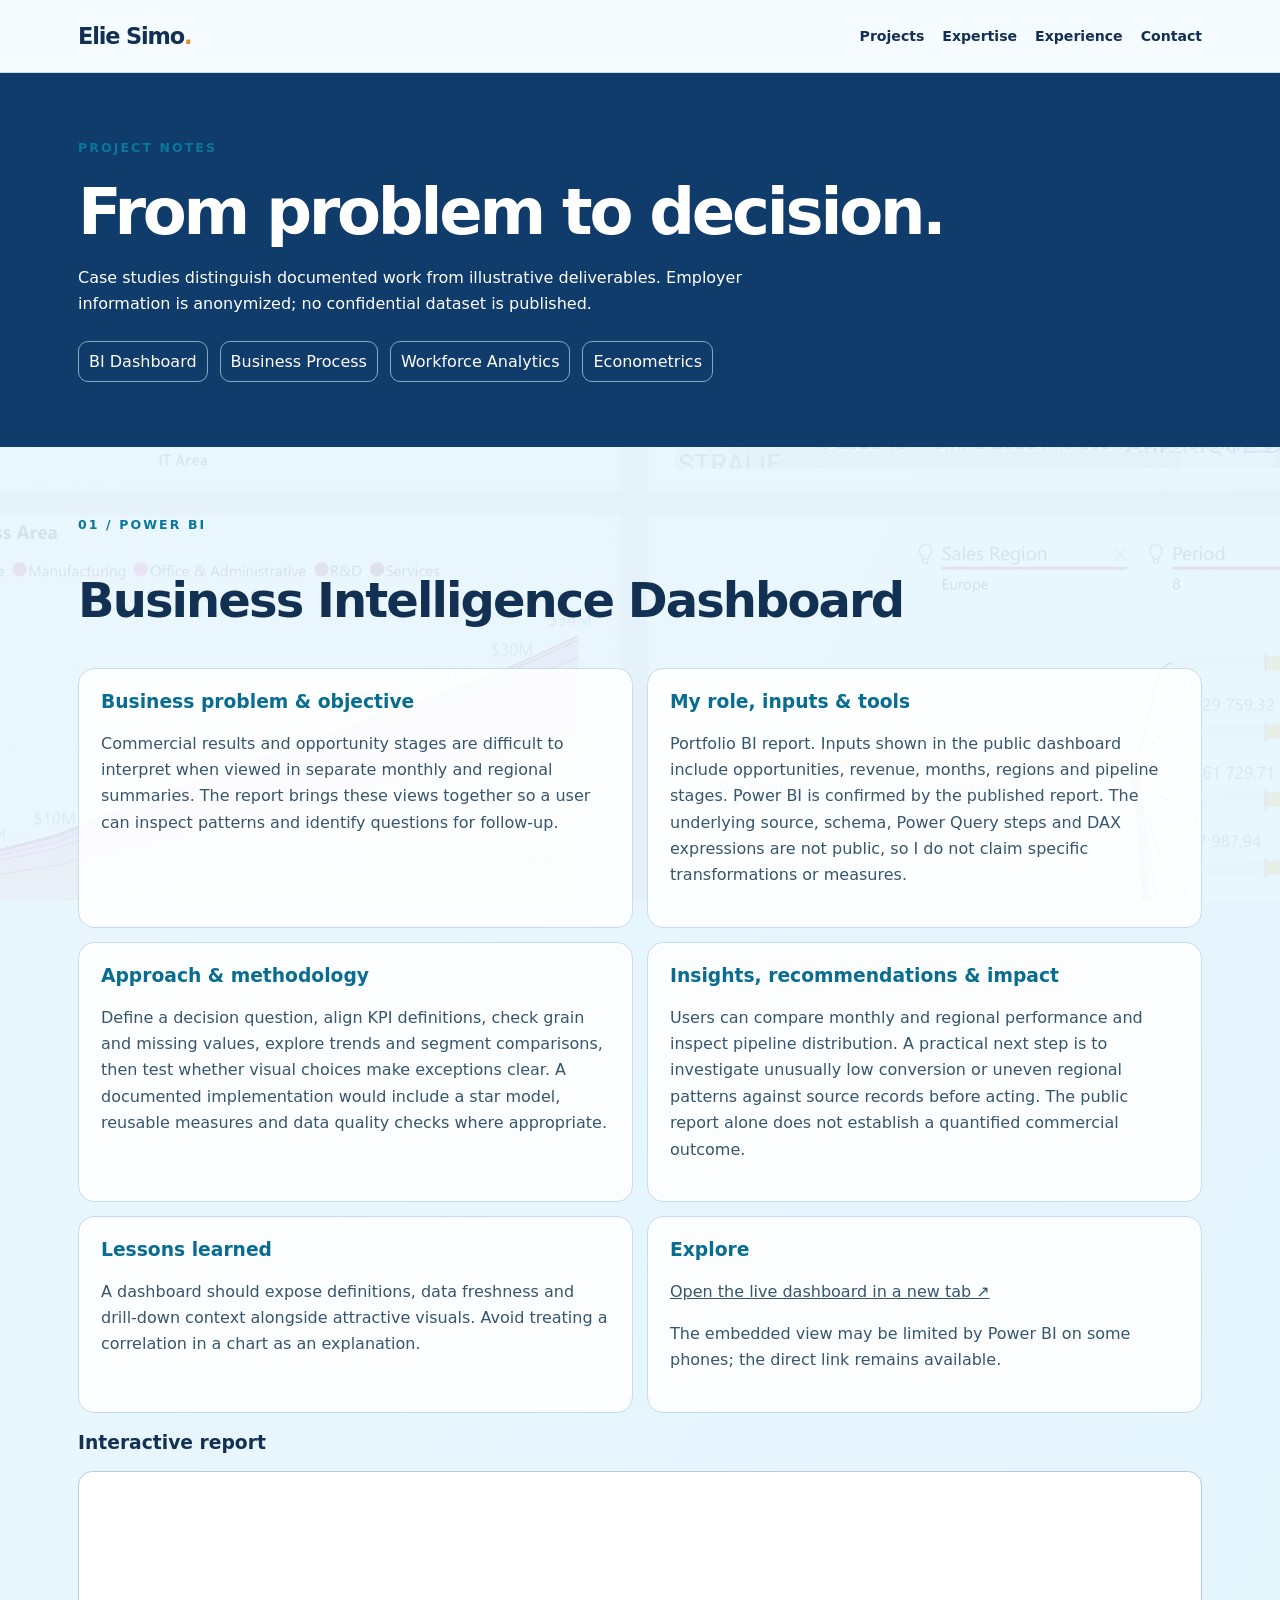
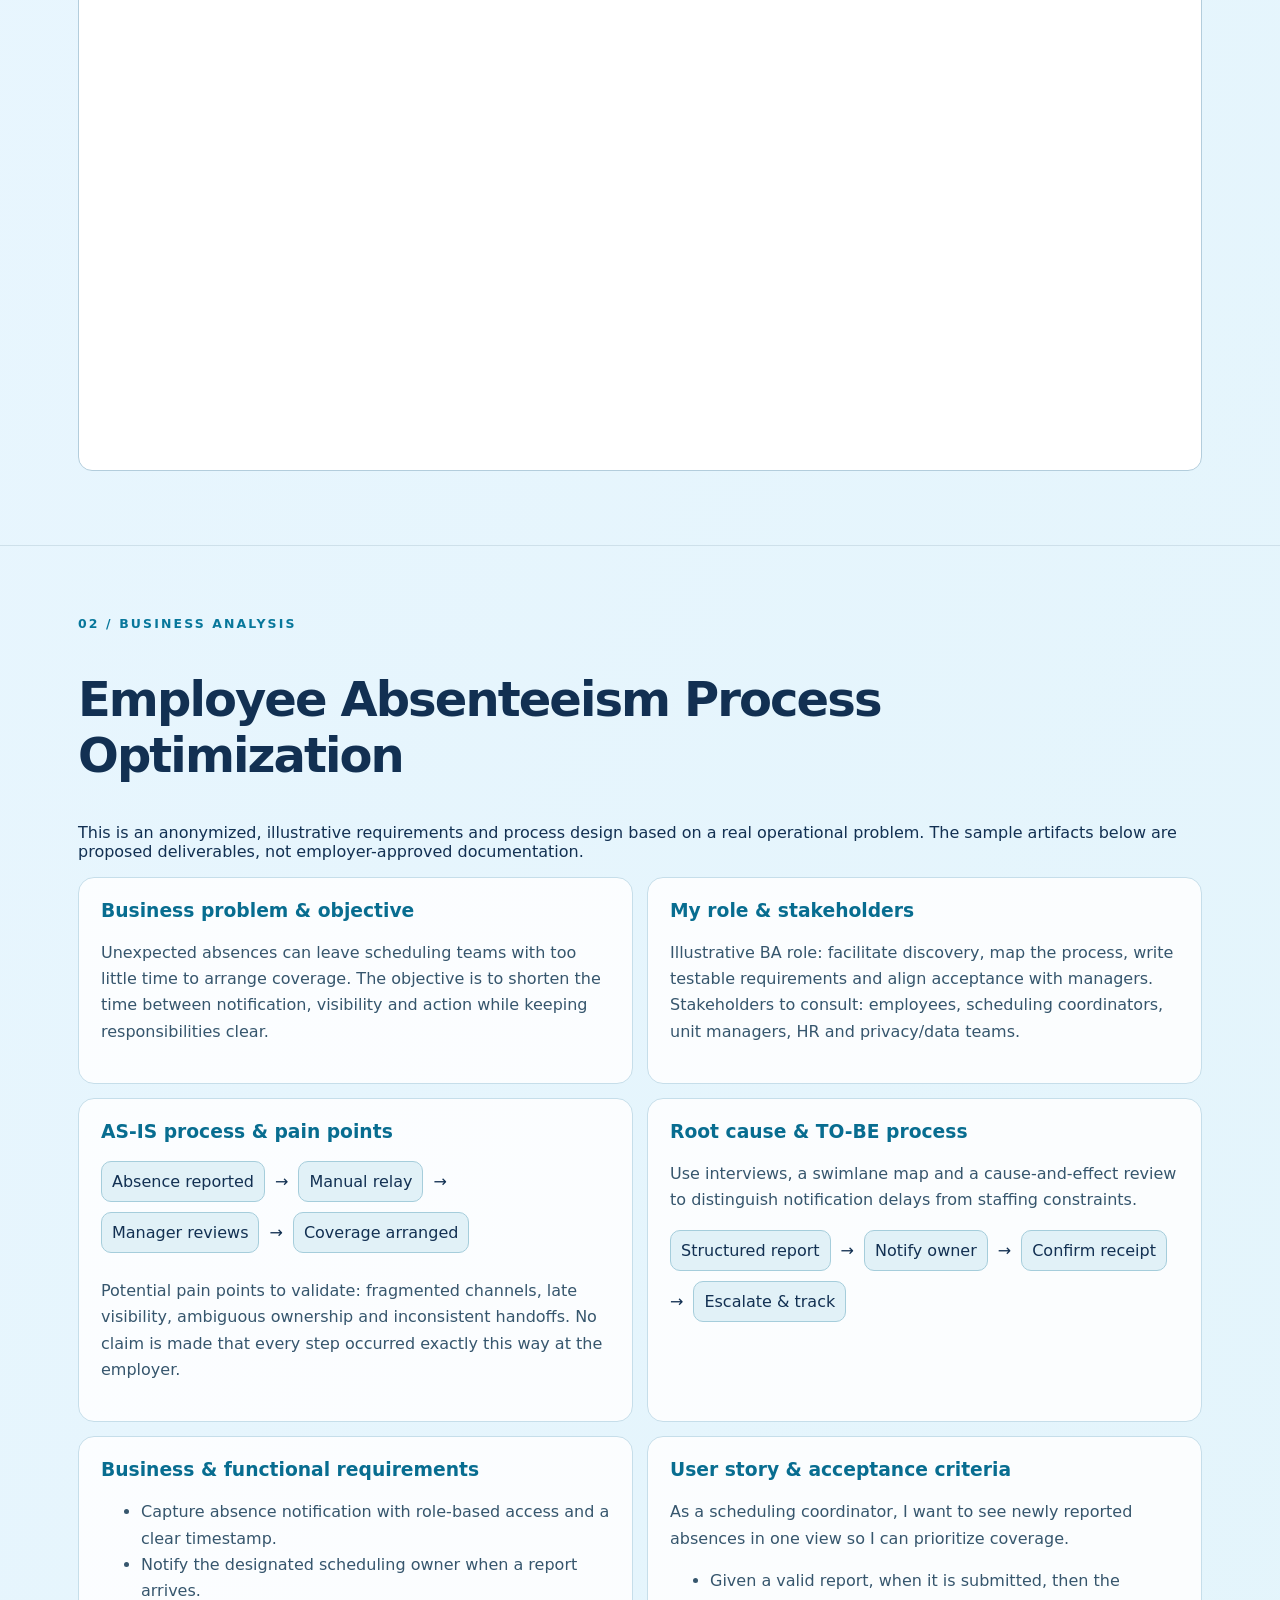
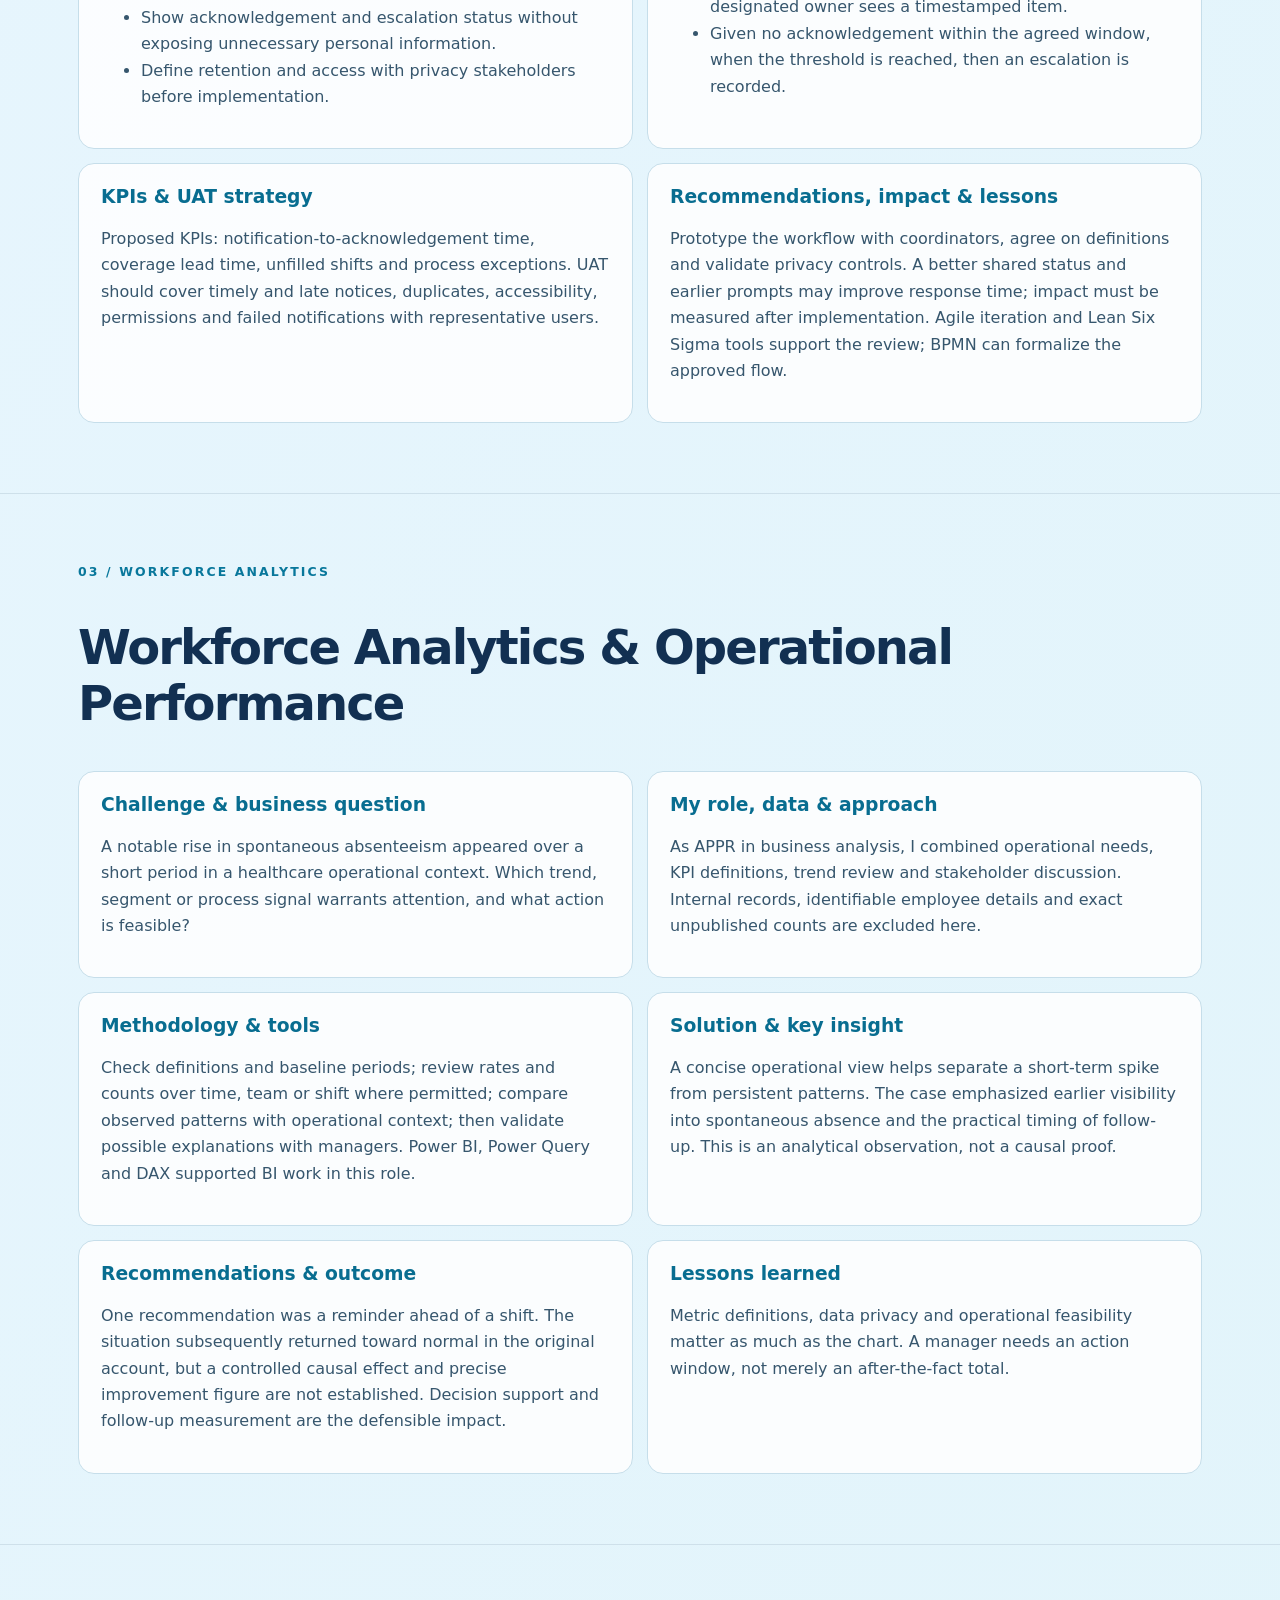
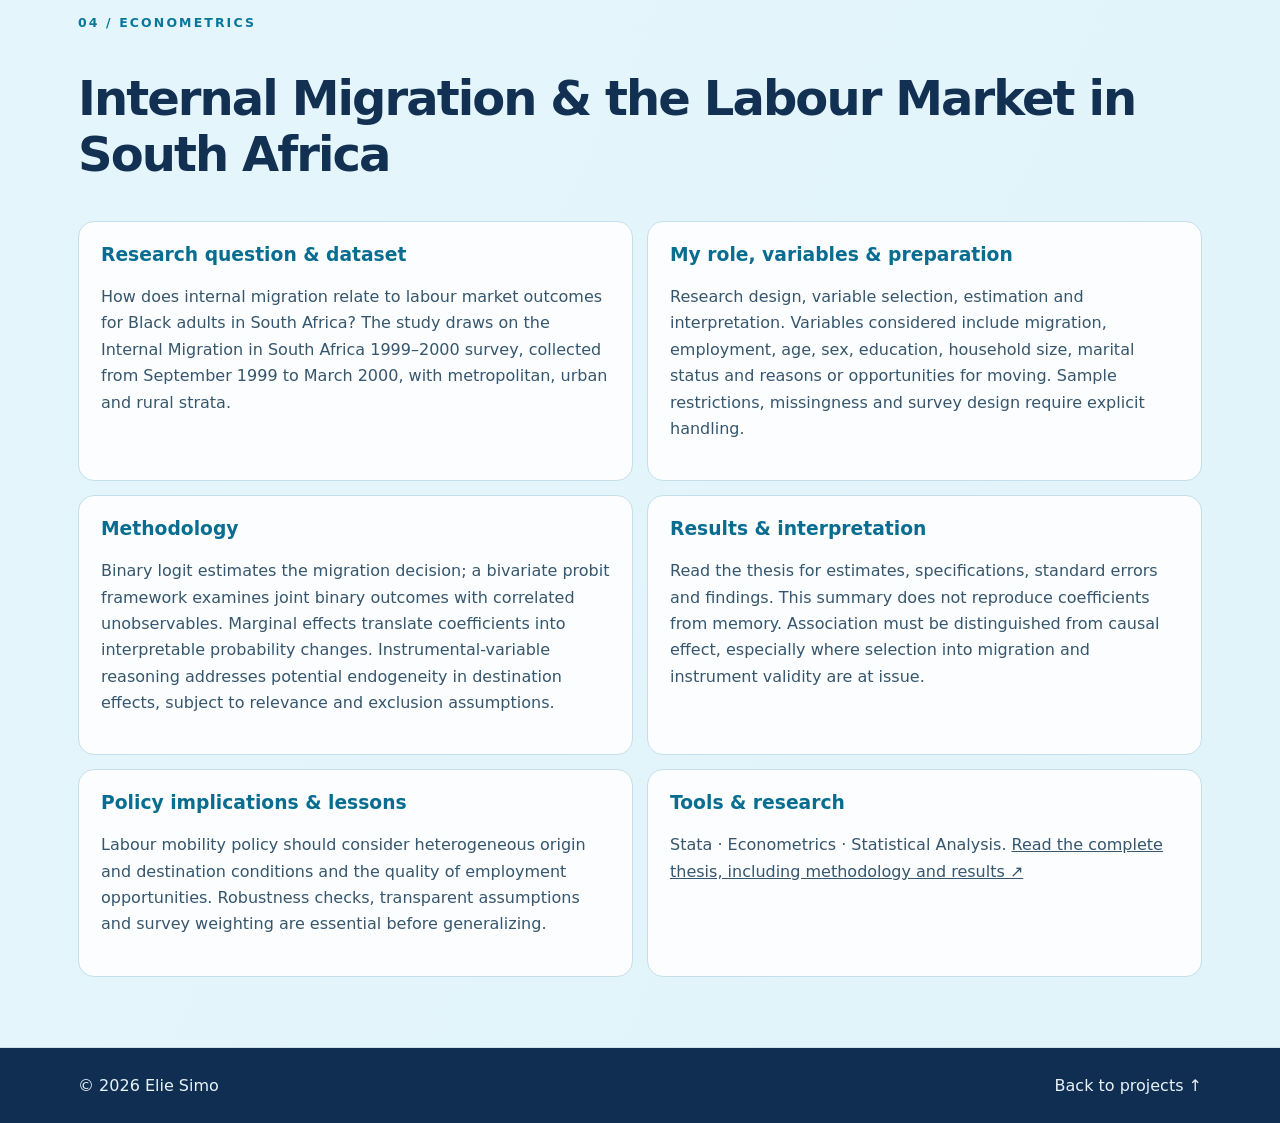
==== case-study.html @ 321d1746 "Refonte du portfolio Business Analyst et BI" ====
<!doctype html><html lang="en"><head><meta charset="utf-8"><meta name="viewport" content="width=device-width,initial-scale=1"><title>Case Studies | Elie Simo</title><meta name="description" content="Business analysis, workforce analytics, Power BI and econometrics case studies by Elie Simo."><link rel="stylesheet" href="style.css"></head><body><a class="skip" href="#main">Skip to content</a><header><div class="shell nav"><a class="logo" href="index.html">Elie Simo<span>.</span></a><button class="menu" aria-expanded="false" aria-controls="links" aria-label="Open navigation">Menu ☰</button><nav id="links" aria-label="Main navigation"><a href="index.html#projects">Projects</a><a href="index.html#expertise">Expertise</a><a href="index.html#experience">Experience</a><a href="index.html#contact">Contact</a></nav></div></header><main id="main"><section class="case-hero"><div class="shell"><p class="kicker">PROJECT NOTES</p><h1>From problem to decision.</h1><p>Case studies distinguish documented work from illustrative deliverables. Employer information is anonymized; no confidential dataset is published.</p><div class="case-index"><a href="#dashboard">BI Dashboard</a><a href="#process">Business Process</a><a href="#workforce">Workforce Analytics</a><a href="#research">Econometrics</a></div></div></section><section class="study" id="dashboard"><div class="shell"><p class="kicker">01 / POWER BI</p><h2>Business Intelligence Dashboard</h2><div class="study-grid"><div><h3>Business problem & objective</h3><p>Commercial results and opportunity stages are difficult to interpret when viewed in separate monthly and regional summaries. The report brings these views together so a user can inspect patterns and identify questions for follow-up.</p></div><div><h3>My role, inputs & tools</h3><p>Portfolio BI report. Inputs shown in the public dashboard include opportunities, revenue, months, regions and pipeline stages. Power BI is confirmed by the published report. The underlying source, schema, Power Query steps and DAX expressions are not public, so I do not claim specific transformations or measures.</p></div><div><h3>Approach & methodology</h3><p>Define a decision question, align KPI definitions, check grain and missing values, explore trends and segment comparisons, then test whether visual choices make exceptions clear. A documented implementation would include a star model, reusable measures and data quality checks where appropriate.</p></div><div><h3>Insights, recommendations & impact</h3><p>Users can compare monthly and regional performance and inspect pipeline distribution. A practical next step is to investigate unusually low conversion or uneven regional patterns against source records before acting. The public report alone does not establish a quantified commercial outcome.</p></div><div><h3>Lessons learned</h3><p>A dashboard should expose definitions, data freshness and drill-down context alongside attractive visuals. Avoid treating a correlation in a chart as an explanation.</p></div><div><h3>Explore</h3><p><a href="https://app.powerbi.com/view?r=eyJrIjoiZTdmYWRlNjMtMDBjZi00ZGFlLWEyNWEtYTdmNTlkOTk5NDNlIiwidCI6ImU4YWViMDlkLTc2ZDEtNGE2YS05ZDY2LWNhNjM2NWZkMDg1ZSIsImMiOjF9" target="_blank" rel="noopener">Open the live dashboard in a new tab ↗</a></p><p>The embedded view may be limited by Power BI on some phones; the direct link remains available.</p></div></div><h3>Interactive report</h3><iframe class="embed" loading="lazy" title="Elie Simo business intelligence dashboard" src="https://app.powerbi.com/view?r=eyJrIjoiZTdmYWRlNjMtMDBjZi00ZGFlLWEyNWEtYTdmNTlkOTk5NDNlIiwidCI6ImU4YWViMDlkLTc2ZDEtNGE2YS05ZDY2LWNhNjM2NWZkMDg1ZSIsImMiOjF9" allowfullscreen></iframe></div></section><section class="study" id="process"><div class="shell"><p class="kicker">02 / BUSINESS ANALYSIS</p><h2>Employee Absenteeism Process Optimization</h2><p>This is an anonymized, illustrative requirements and process design based on a real operational problem. The sample artifacts below are proposed deliverables, not employer-approved documentation.</p><div class="study-grid"><div><h3>Business problem & objective</h3><p>Unexpected absences can leave scheduling teams with too little time to arrange coverage. The objective is to shorten the time between notification, visibility and action while keeping responsibilities clear.</p></div><div><h3>My role & stakeholders</h3><p>Illustrative BA role: facilitate discovery, map the process, write testable requirements and align acceptance with managers. Stakeholders to consult: employees, scheduling coordinators, unit managers, HR and privacy/data teams.</p></div><div><h3>AS-IS process & pain points</h3><div class="flow"><span>Absence reported</span>→<span>Manual relay</span>→<span>Manager reviews</span>→<span>Coverage arranged</span></div><p>Potential pain points to validate: fragmented channels, late visibility, ambiguous ownership and inconsistent handoffs. No claim is made that every step occurred exactly this way at the employer.</p></div><div><h3>Root cause & TO-BE process</h3><p>Use interviews, a swimlane map and a cause-and-effect review to distinguish notification delays from staffing constraints.</p><div class="flow"><span>Structured report</span>→<span>Notify owner</span>→<span>Confirm receipt</span>→<span>Escalate & track</span></div></div><div><h3>Business & functional requirements</h3><ul><li>Capture absence notification with role-based access and a clear timestamp.</li><li>Notify the designated scheduling owner when a report arrives.</li><li>Show acknowledgement and escalation status without exposing unnecessary personal information.</li><li>Define retention and access with privacy stakeholders before implementation.</li></ul></div><div><h3>User story & acceptance criteria</h3><p>As a scheduling coordinator, I want to see newly reported absences in one view so I can prioritize coverage.</p><ul><li>Given a valid report, when it is submitted, then the designated owner sees a timestamped item.</li><li>Given no acknowledgement within the agreed window, when the threshold is reached, then an escalation is recorded.</li></ul></div><div><h3>KPIs & UAT strategy</h3><p>Proposed KPIs: notification-to-acknowledgement time, coverage lead time, unfilled shifts and process exceptions. UAT should cover timely and late notices, duplicates, accessibility, permissions and failed notifications with representative users.</p></div><div><h3>Recommendations, impact & lessons</h3><p>Prototype the workflow with coordinators, agree on definitions and validate privacy controls. A better shared status and earlier prompts may improve response time; impact must be measured after implementation. Agile iteration and Lean Six Sigma tools support the review; BPMN can formalize the approved flow.</p></div></div></div></section><section class="study" id="workforce"><div class="shell"><p class="kicker">03 / WORKFORCE ANALYTICS</p><h2>Workforce Analytics & Operational Performance</h2><div class="study-grid"><div><h3>Challenge & business question</h3><p>A notable rise in spontaneous absenteeism appeared over a short period in a healthcare operational context. Which trend, segment or process signal warrants attention, and what action is feasible?</p></div><div><h3>My role, data & approach</h3><p>As APPR in business analysis, I combined operational needs, KPI definitions, trend review and stakeholder discussion. Internal records, identifiable employee details and exact unpublished counts are excluded here.</p></div><div><h3>Methodology & tools</h3><p>Check definitions and baseline periods; review rates and counts over time, team or shift where permitted; compare observed patterns with operational context; then validate possible explanations with managers. Power BI, Power Query and DAX supported BI work in this role.</p></div><div><h3>Solution & key insight</h3><p>A concise operational view helps separate a short-term spike from persistent patterns. The case emphasized earlier visibility into spontaneous absence and the practical timing of follow-up. This is an analytical observation, not a causal proof.</p></div><div><h3>Recommendations & outcome</h3><p>One recommendation was a reminder ahead of a shift. The situation subsequently returned toward normal in the original account, but a controlled causal effect and precise improvement figure are not established. Decision support and follow-up measurement are the defensible impact.</p></div><div><h3>Lessons learned</h3><p>Metric definitions, data privacy and operational feasibility matter as much as the chart. A manager needs an action window, not merely an after-the-fact total.</p></div></div></div></section><section class="study" id="research"><div class="shell"><p class="kicker">04 / ECONOMETRICS</p><h2>Internal Migration & the Labour Market in South Africa</h2><div class="study-grid"><div><h3>Research question & dataset</h3><p>How does internal migration relate to labour market outcomes for Black adults in South Africa? The study draws on the Internal Migration in South Africa 1999–2000 survey, collected from September 1999 to March 2000, with metropolitan, urban and rural strata.</p></div><div><h3>My role, variables & preparation</h3><p>Research design, variable selection, estimation and interpretation. Variables considered include migration, employment, age, sex, education, household size, marital status and reasons or opportunities for moving. Sample restrictions, missingness and survey design require explicit handling.</p></div><div><h3>Methodology</h3><p>Binary logit estimates the migration decision; a bivariate probit framework examines joint binary outcomes with correlated unobservables. Marginal effects translate coefficients into interpretable probability changes. Instrumental-variable reasoning addresses potential endogeneity in destination effects, subject to relevance and exclusion assumptions.</p></div><div><h3>Results & interpretation</h3><p>Read the thesis for estimates, specifications, standard errors and findings. This summary does not reproduce coefficients from memory. Association must be distinguished from causal effect, especially where selection into migration and instrument validity are at issue.</p></div><div><h3>Policy implications & lessons</h3><p>Labour mobility policy should consider heterogeneous origin and destination conditions and the quality of employment opportunities. Robustness checks, transparent assumptions and survey weighting are essential before generalizing.</p></div><div><h3>Tools & research</h3><p>Stata · Econometrics · Statistical Analysis. <a href="https://archipel.uqam.ca/19849/1/M19512.pdf" target="_blank" rel="noopener">Read the complete thesis, including methodology and results ↗</a></p></div></div></div></section></main><footer><div class="shell">© 2026 Elie Simo <a href="index.html#projects">Back to projects ↑</a></div></footer><script src="script.js" defer></script></body></html>
---- style.css ----
:root{font-family:Inter,ui-sans-serif,system-ui,-apple-system,"Segoe UI",sans-serif;color:#123052;background:#eaf4fb;scroll-behavior:smooth}*{box-sizing:border-box}body{margin:0;background:linear-gradient(115deg,rgba(233,246,255,.92),rgba(224,244,250,.88)),url('tableau-de-bord-arriere-plan.jpeg') center top/cover fixed}a{color:inherit}button{font:inherit;cursor:pointer}a:focus-visible,button:focus-visible,summary:focus-visible{outline:3px solid #ec8b26;outline-offset:3px}.skip{position:absolute;left:-100vw;top:0;background:#fff;padding:12px;z-index:30}.skip:focus{left:10px}.shell{max-width:1180px;margin:auto;padding:0 28px}header{position:sticky;top:0;z-index:20;background:rgba(246,251,255,.94);backdrop-filter:blur(18px);border-bottom:1px solid #c5d8e7}.nav{min-height:72px;display:flex;align-items:center;justify-content:space-between;gap:20px}.logo{font-weight:850;letter-spacing:-.05em;font-size:1.4rem;text-decoration:none;white-space:nowrap}.logo span{color:#e28b26}nav{display:flex;align-items:center;gap:18px}nav a{font-size:.88rem;font-weight:650;text-decoration:none}nav a:hover,footer a:hover{color:#006e97}nav button,.menu{border:1px solid #b2c9db;background:white;border-radius:9px;padding:9px 11px;font-weight:800}.menu{display:none}.hero{background:linear-gradient(115deg,rgba(11,52,96,.96),rgba(12,101,135,.91));color:#fff;padding:80px 0 75px}.hero-grid{display:grid;grid-template-columns:minmax(0,1.5fr) minmax(270px,.72fr);gap:62px;align-items:center}.kicker{font-size:.78rem;font-weight:850;letter-spacing:.17em;color:#08779b;text-transform:uppercase;margin:0 0 17px}.hero .kicker{color:#ffe087}.hero h1{font-size:clamp(3.5rem,8vw,7.4rem);letter-spacing:-.075em;line-height:.95;margin:0 0 22px}.roles{font-size:clamp(1.05rem,2vw,1.45rem);font-weight:700;line-height:1.5}.roles b,.tools span{color:#ffdb73}.statement{font-size:clamp(1.1rem,2vw,1.36rem);line-height:1.55;max-width:680px;color:#eff8ff;margin:24px 0}.tools{font-size:.92rem;line-height:1.8;color:#d6eff8;max-width:660px}.buttons{display:flex;flex-wrap:wrap;gap:11px;margin-top:30px}.btn{display:inline-flex;align-items:center;justify-content:center;min-height:46px;padding:11px 17px;border:1px solid #8eb6cd;border-radius:11px;text-decoration:none;font-weight:750;background:rgba(255,255,255,.09);color:inherit}.btn:hover{transform:translateY(-2px);background:rgba(255,255,255,.18)}.btn.primary{background:#ffdc7c;color:#163453;border-color:#ffdc7c}.portrait{margin:0;background:rgba(255,255,255,.12);padding:10px;border:1px solid rgba(255,255,255,.3);border-radius:25px;box-shadow:0 25px 60px rgba(7,30,50,.22);transform:rotate(2deg)}.portrait img{display:block;width:100%;height:390px;object-fit:cover;object-position:center 25%;border-radius:17px}.portrait figcaption{text-align:center;font-size:.8rem;margin:10px 0 3px;color:#d9eaf2}.section{padding:86px 0}.section.tint{background:rgba(228,243,250,.83);border-block:1px solid #cbdeea}.section h2{font-size:clamp(2.2rem,4vw,3.7rem);letter-spacing:-.055em;margin:0 0 22px;line-height:1.1}.section-head p,.section>div>p:not(.kicker),.about p{line-height:1.7}.section-head p{max-width:650px;color:#42617a}.filters{display:flex;gap:8px;flex-wrap:wrap;margin:32px 0}.filters button{border:1px solid #b3cede;background:#fff;border-radius:99px;padding:10px 15px;color:#27475e;font-size:.9rem;font-weight:650;min-height:42px}.filters button.active,.filters button:hover{background:#0d6387;color:white;border-color:#0d6387}.project-grid{display:grid;grid-template-columns:repeat(2,minmax(0,1fr));gap:18px}.project,.panel,.four article,.skill-grid article{background:rgba(255,255,255,.84);backdrop-filter:blur(8px);border:1px solid #c5dbe9;border-radius:19px;box-shadow:0 12px 32px rgba(31,86,126,.07)}.project{padding:29px;display:flex;flex-direction:column;min-height:360px}.project[hidden]{display:none}.project-top{display:flex;justify-content:space-between;color:#08779b;font-size:.75rem;font-weight:850;letter-spacing:.09em}.mark{font-size:1.3rem}.project h3{font-size:1.6rem;letter-spacing:-.035em;margin:25px 0 10px}.project p,.panel p,.four p,.skill-grid p{line-height:1.65;color:#46647b}.project p{margin:0}.tags{display:flex;flex-wrap:wrap;gap:7px;margin:22px 0}.tags span{font-size:.78rem;border-radius:50px;background:#e8f4f8;padding:7px 10px;color:#235a73}.card-actions{display:flex;gap:20px;flex-wrap:wrap;margin-top:auto}.card-actions a{color:#075f85;font-weight:800;text-underline-offset:4px}.note{font-size:.88rem;color:#526c80;margin-top:21px}.four{display:grid;grid-template-columns:repeat(4,1fr);gap:14px}.four article{padding:23px}.four h3{font-size:1.22rem}.icon{color:#d27a14;font-weight:850}.timeline{margin-top:38px;border-left:2px solid #8ec5d7;padding-left:27px}.timeline article{position:relative;display:grid;grid-template-columns:140px 1fr;gap:23px;padding:0 0 31px}.timeline article:before{content:"";position:absolute;left:-35px;top:7px;width:13px;height:13px;border-radius:50%;background:#e9942c;border:3px solid white}.timeline article>span{font-weight:800;color:#176a89}.timeline h3{margin:0;font-size:1.28rem}.timeline p{max-width:700px;line-height:1.6;margin:8px 0;color:#47647a}.role{color:#006c91!important;font-weight:750}.skill-grid{display:grid;grid-template-columns:repeat(3,1fr);gap:14px}.skill-grid article{padding:22px}.skill-grid h3{margin:0}.two{display:grid;grid-template-columns:1fr 1fr;gap:18px}.panel{padding:30px}.panel h3{margin-top:0}.panel li{margin:12px 0;line-height:1.5}.about{display:grid;grid-template-columns:1fr 1.5fr;gap:55px}.about>p{font-size:1.13rem;margin:0;color:#345571}.contact{background:linear-gradient(120deg,#103c6c,#086f8f);color:white}.contact .kicker{color:#ffdb7e}.contact p{color:#e5f4f9}footer{background:#102e51;color:#e7f2f9;padding:28px 0}footer .shell{display:flex;justify-content:space-between;gap:16px}footer a{text-decoration:none}.case-hero{background:#103c6c;color:white;padding:65px 0}.case-hero h1{font-size:clamp(2.5rem,5vw,4rem);letter-spacing:-.05em;margin:0}.case-hero p{max-width:750px;line-height:1.6}.case-index{display:flex;gap:12px;flex-wrap:wrap;margin-top:25px}.case-index a{border:1px solid #82aaba;padding:10px;border-radius:10px;text-decoration:none}.study{padding:70px 0;border-bottom:1px solid #cee0ea;scroll-margin-top:78px}.study h2{font-size:clamp(2rem,4vw,3rem);letter-spacing:-.04em}.study-grid{display:grid;grid-template-columns:repeat(2,1fr);gap:14px}.study-grid>div{background:rgba(255,255,255,.86);border:1px solid #c6deea;border-radius:16px;padding:22px}.study-grid h3{color:#086d90;margin-top:0}.study-grid p,.study-grid li{line-height:1.65;color:#36566d}.flow{display:flex;flex-wrap:wrap;align-items:center;gap:10px;margin:15px 0 25px}.flow span{background:#e1f1f7;border:1px solid #a5cddb;border-radius:10px;padding:10px}.embed{width:100%;height:min(65vw,600px);min-height:360px;border:1px solid #b3cddc;border-radius:14px;background:#fff}.empty{display:none;padding:30px;background:white;border-radius:14px}.empty.show{display:block}@media(max-width:950px){nav{gap:10px}nav a{font-size:.78rem}.four{grid-template-columns:repeat(2,1fr)}.hero-grid{gap:30px}}@media(max-width:720px){body{background-attachment:scroll}.shell{padding:0 20px}.nav{min-height:65px}.menu{display:block}nav{display:none;position:absolute;top:65px;left:0;right:0;background:#f4fbff;padding:16px 20px 24px;box-shadow:0 15px 25px #12305224;flex-direction:column;align-items:stretch}nav.open{display:flex}nav a,nav button{font-size:1rem;padding:9px;min-height:42px}.hero{padding:55px 0}.hero-grid,.project-grid,.two,.about,.study-grid{grid-template-columns:1fr}.hero h1{font-size:3.8rem}.portrait{max-width:390px;transform:none}.portrait img{height:350px}.section{padding:62px 0}.skill-grid{grid-template-columns:repeat(2,1fr)}.timeline article{grid-template-columns:1fr;gap:0}.project{min-height:0}.embed{height:420px;min-height:0}}@media(max-width:450px){.four,.skill-grid{grid-template-columns:1fr}.hero h1{font-size:3.35rem}.portrait img{height:320px}.btn{width:100%}.filters button{font-size:.82rem;padding:8px 11px}.project{padding:22px}footer .shell{flex-direction:column}}@media(prefers-reduced-motion:reduce){:root{scroll-behavior:auto}.btn:hover{transform:none}}
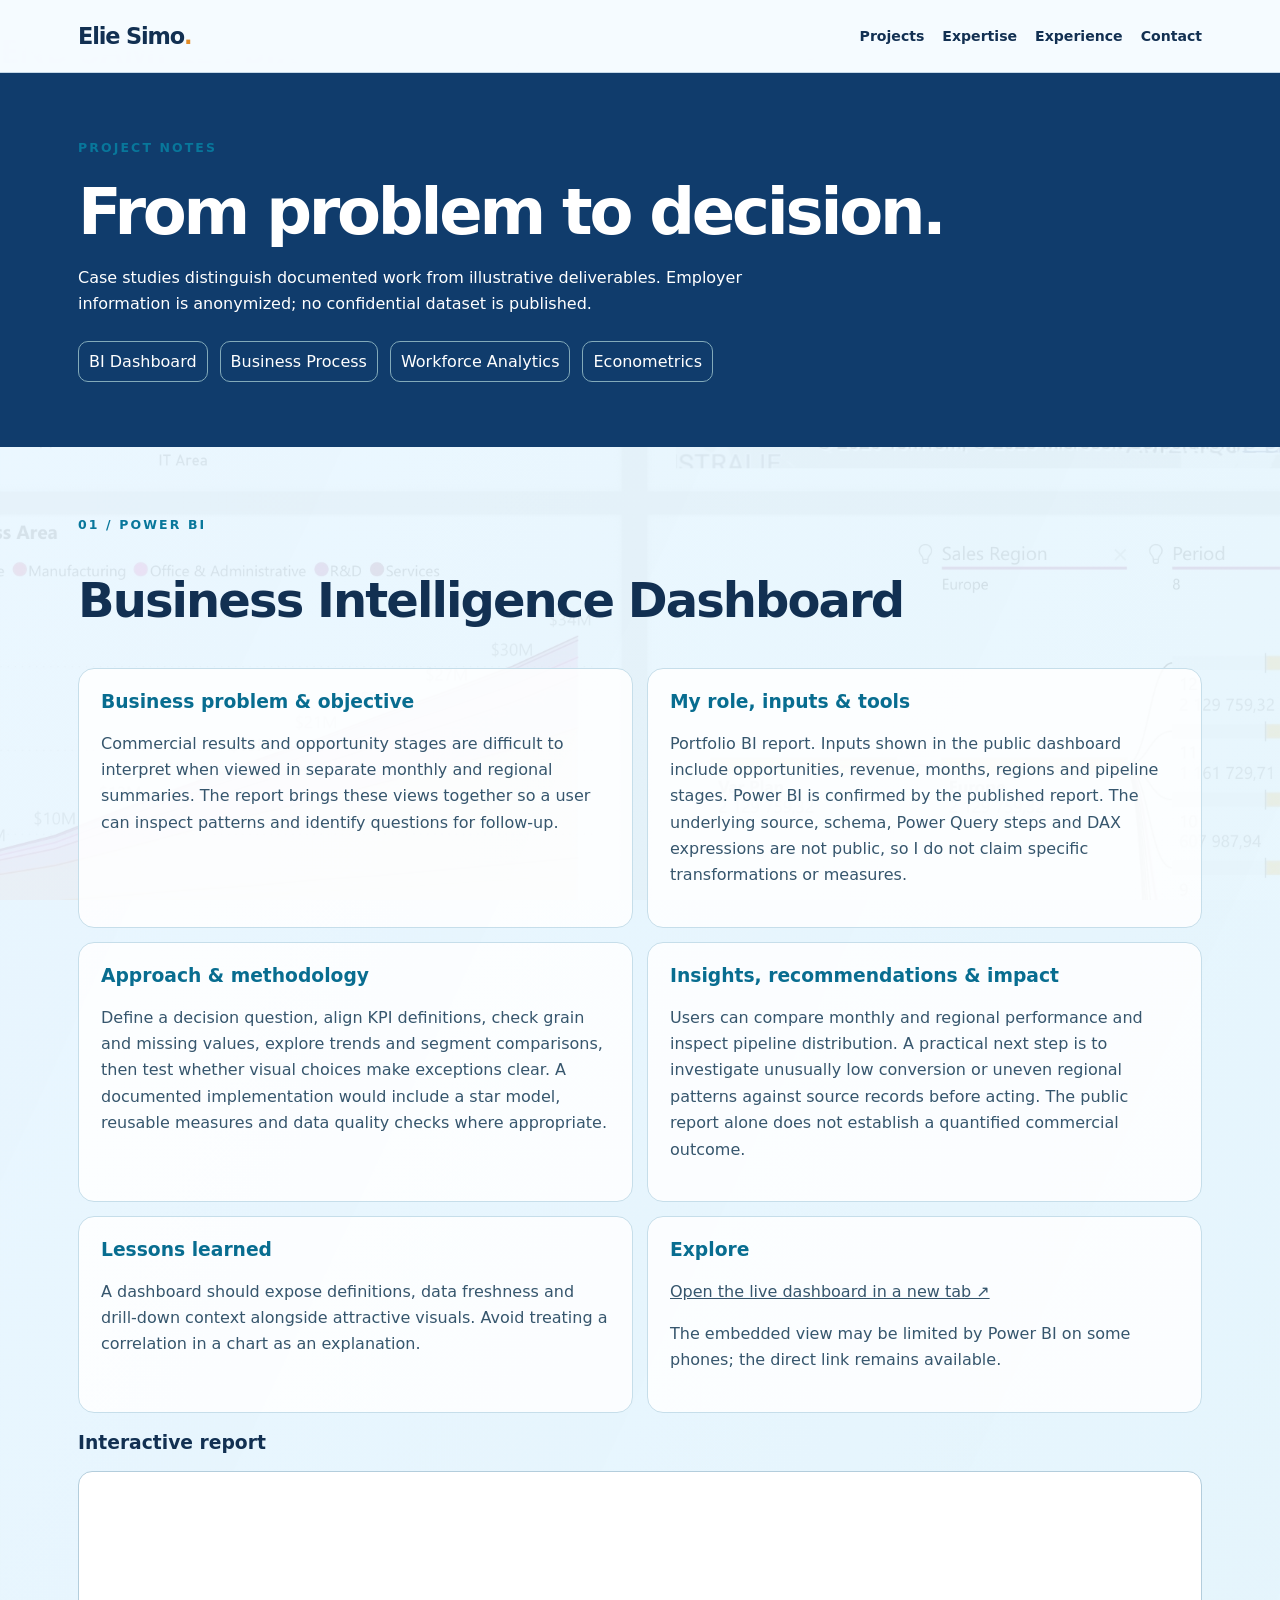
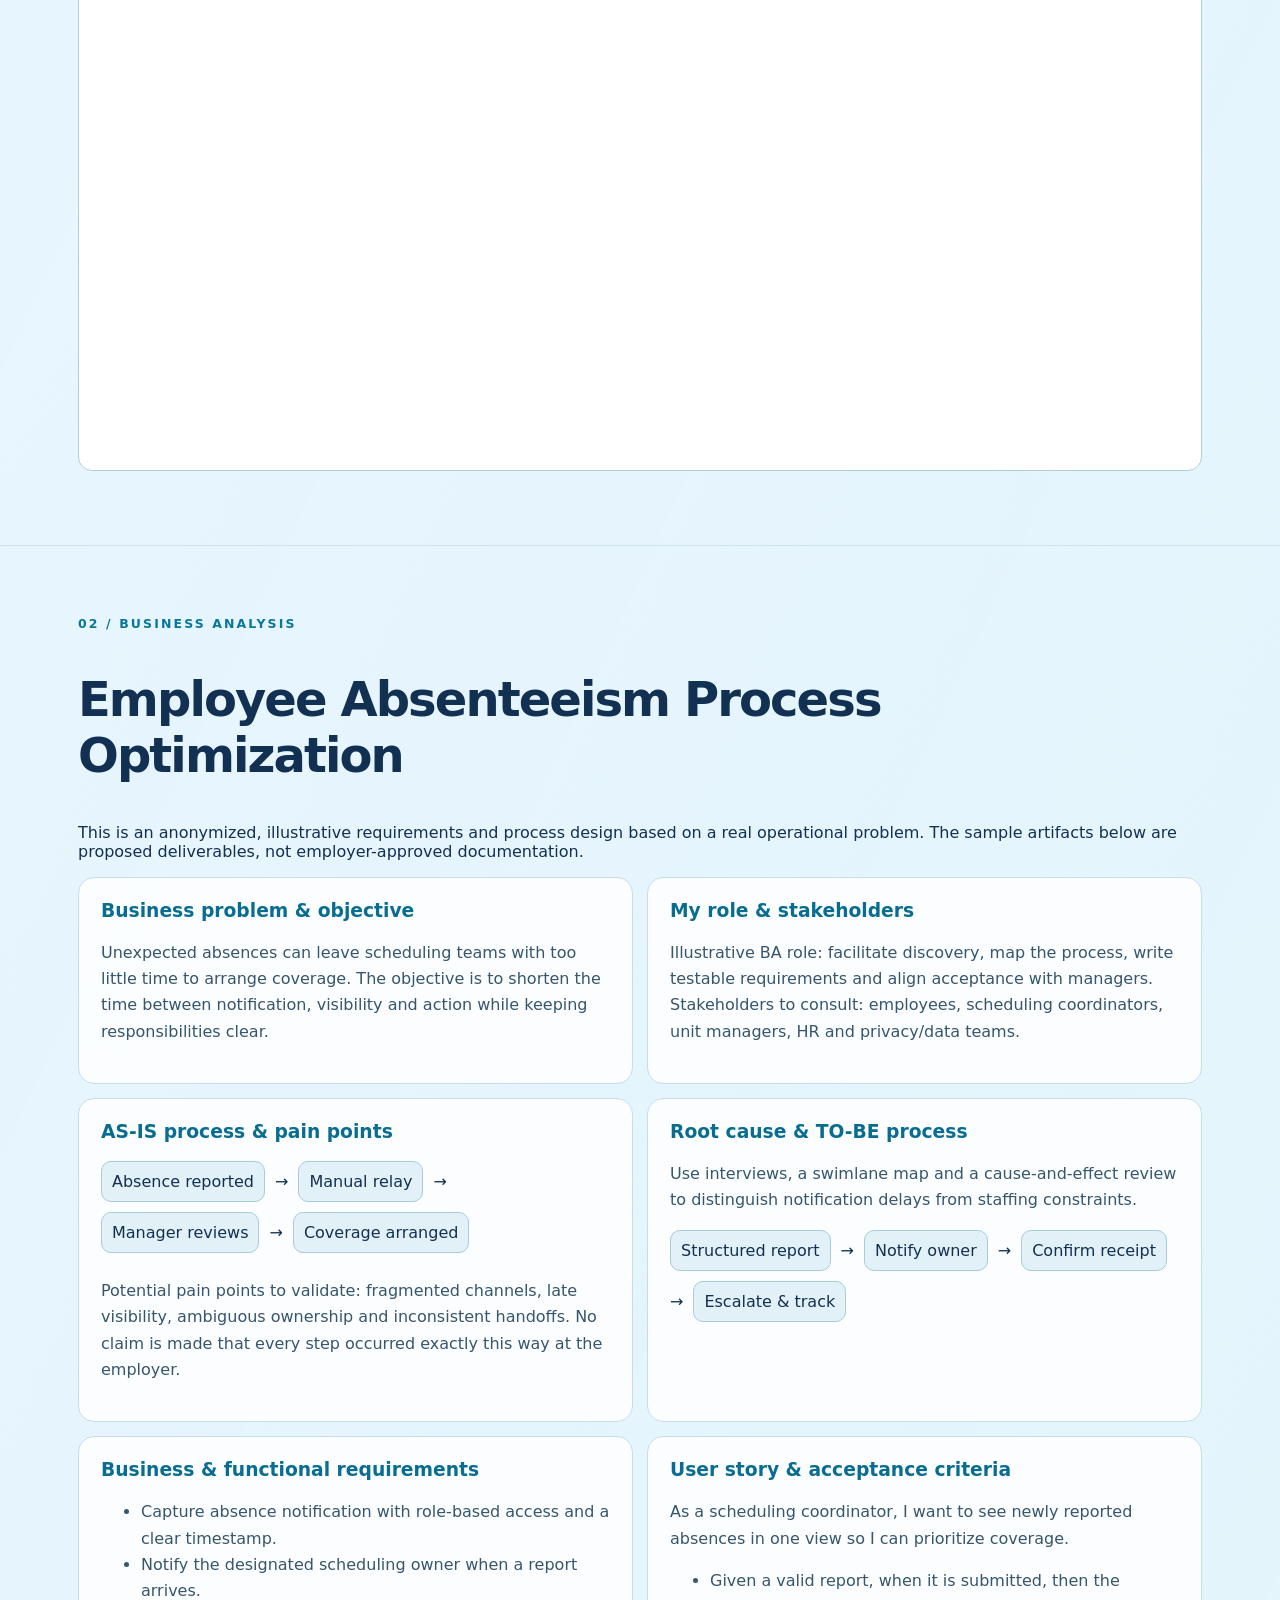
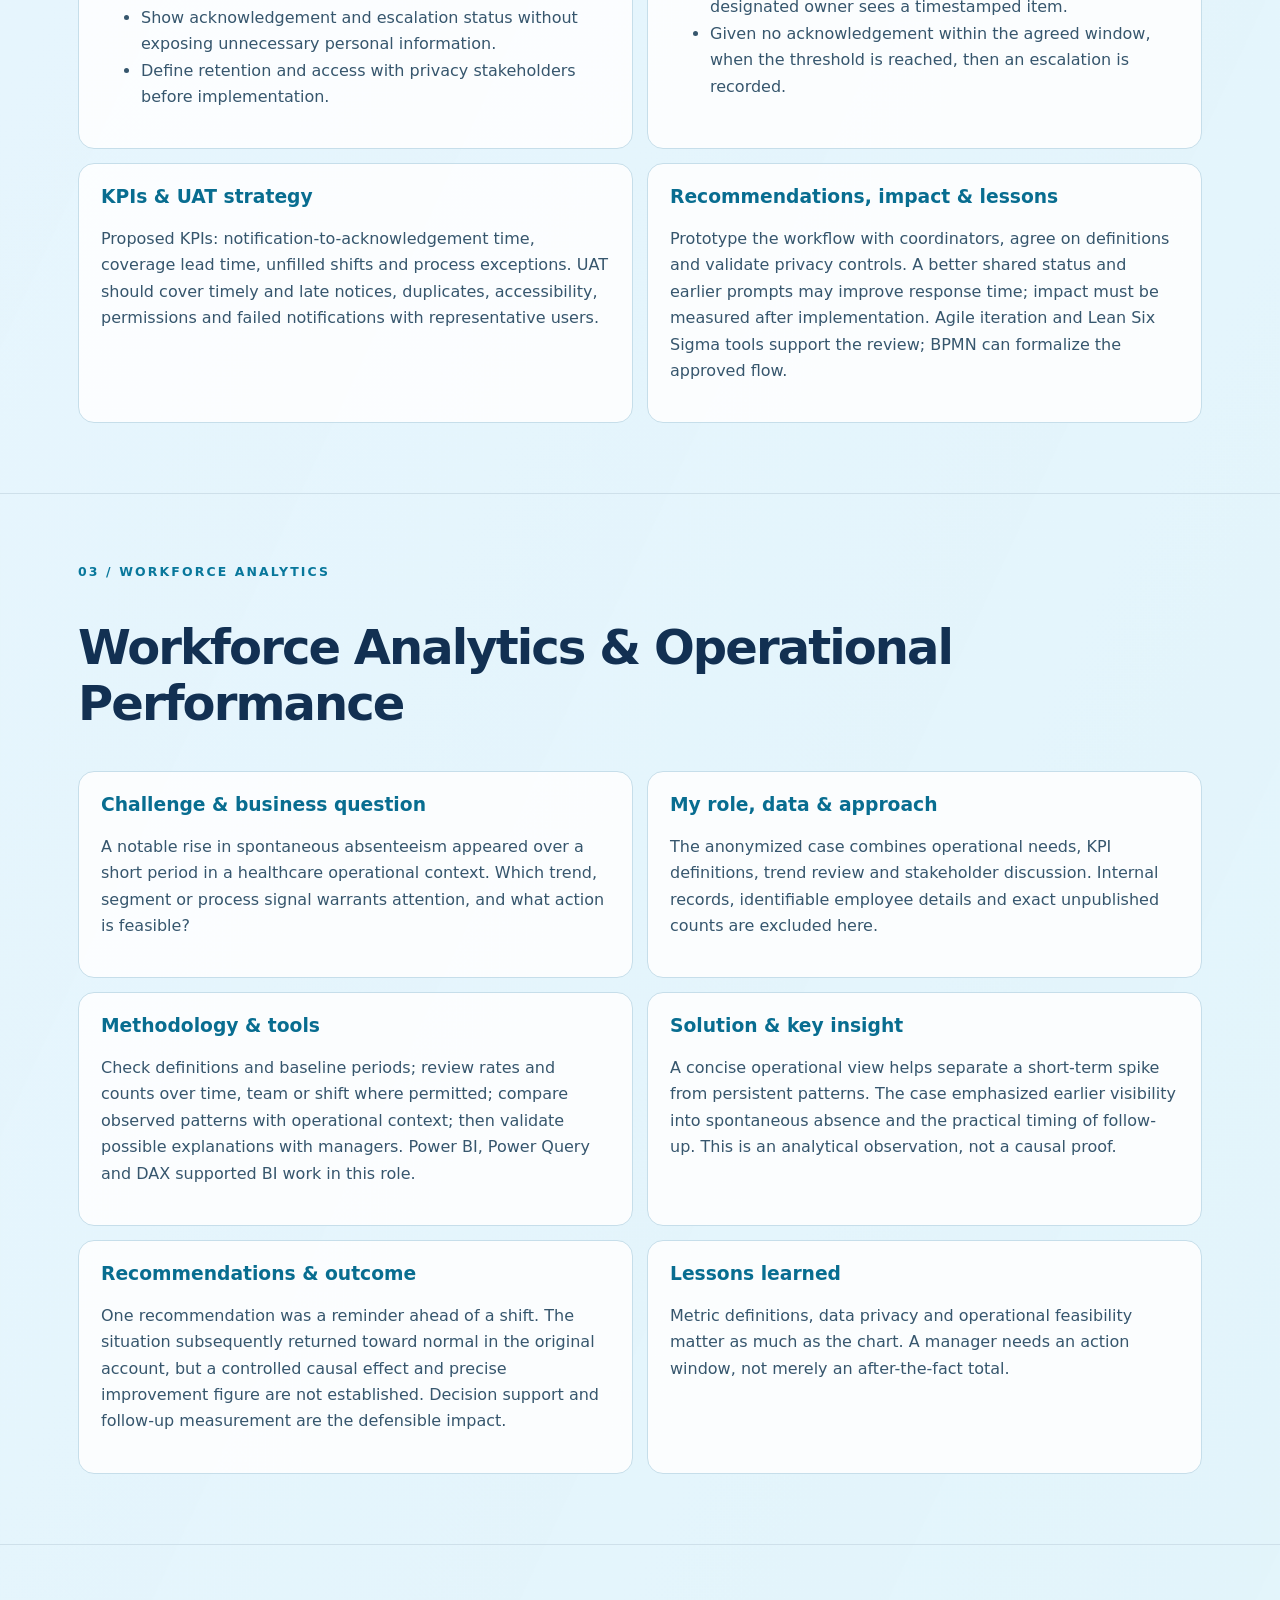
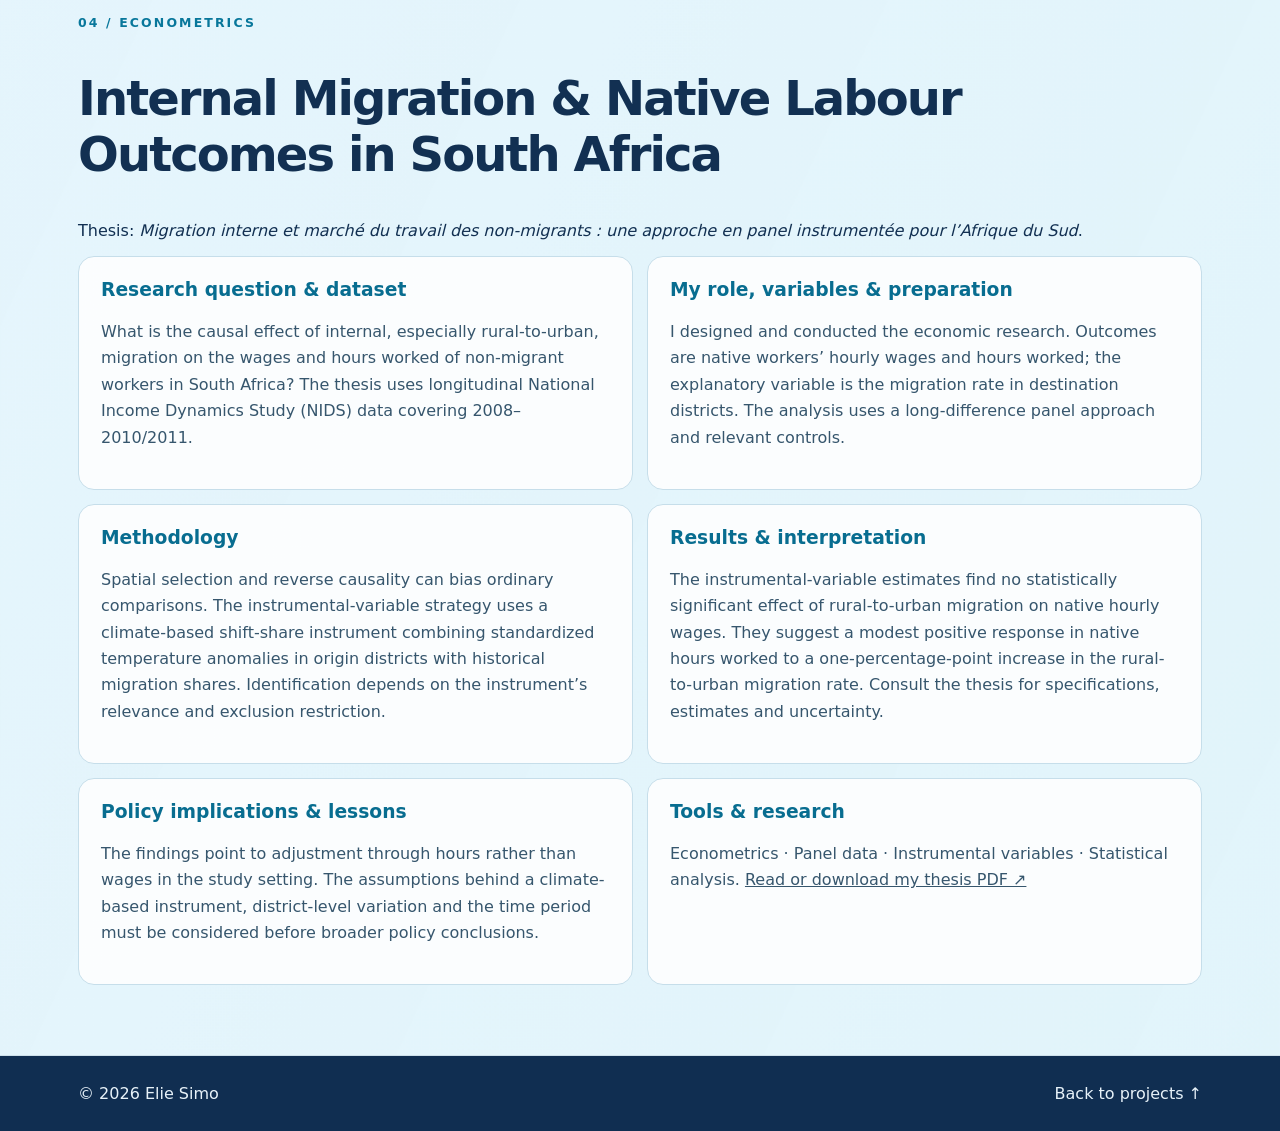
==== commit c6367be7: "Retirer APPR et publier le mémoire de recherche" ====
--- a/case-study.html
+++ b/case-study.html
@@ -1 +1 @@
-<!doctype html><html lang="en"><head><meta charset="utf-8"><meta name="viewport" content="width=device-width,initial-scale=1"><title>Case Studies | Elie Simo</title><meta name="description" content="Business analysis, workforce analytics, Power BI and econometrics case studies by Elie Simo."><link rel="stylesheet" href="style.css"></head><body><a class="skip" href="#main">Skip to content</a><header><div class="shell nav"><a class="logo" href="index.html">Elie Simo<span>.</span></a><button class="menu" aria-expanded="false" aria-controls="links" aria-label="Open navigation">Menu ☰</button><nav id="links" aria-label="Main navigation"><a href="index.html#projects">Projects</a><a href="index.html#expertise">Expertise</a><a href="index.html#experience">Experience</a><a href="index.html#contact">Contact</a></nav></div></header><main id="main"><section class="case-hero"><div class="shell"><p class="kicker">PROJECT NOTES</p><h1>From problem to decision.</h1><p>Case studies distinguish documented work from illustrative deliverables. Employer information is anonymized; no confidential dataset is published.</p><div class="case-index"><a href="#dashboard">BI Dashboard</a><a href="#process">Business Process</a><a href="#workforce">Workforce Analytics</a><a href="#research">Econometrics</a></div></div></section><section class="study" id="dashboard"><div class="shell"><p class="kicker">01 / POWER BI</p><h2>Business Intelligence Dashboard</h2><div class="study-grid"><div><h3>Business problem & objective</h3><p>Commercial results and opportunity stages are difficult to interpret when viewed in separate monthly and regional summaries. The report brings these views together so a user can inspect patterns and identify questions for follow-up.</p></div><div><h3>My role, inputs & tools</h3><p>Portfolio BI report. Inputs shown in the public dashboard include opportunities, revenue, months, regions and pipeline stages. Power BI is confirmed by the published report. The underlying source, schema, Power Query steps and DAX expressions are not public, so I do not claim specific transformations or measures.</p></div><div><h3>Approach & methodology</h3><p>Define a decision question, align KPI definitions, check grain and missing values, explore trends and segment comparisons, then test whether visual choices make exceptions clear. A documented implementation would include a star model, reusable measures and data quality checks where appropriate.</p></div><div><h3>Insights, recommendations & impact</h3><p>Users can compare monthly and regional performance and inspect pipeline distribution. A practical next step is to investigate unusually low conversion or uneven regional patterns against source records before acting. The public report alone does not establish a quantified commercial outcome.</p></div><div><h3>Lessons learned</h3><p>A dashboard should expose definitions, data freshness and drill-down context alongside attractive visuals. Avoid treating a correlation in a chart as an explanation.</p></div><div><h3>Explore</h3><p><a href="https://app.powerbi.com/view?r=eyJrIjoiZTdmYWRlNjMtMDBjZi00ZGFlLWEyNWEtYTdmNTlkOTk5NDNlIiwidCI6ImU4YWViMDlkLTc2ZDEtNGE2YS05ZDY2LWNhNjM2NWZkMDg1ZSIsImMiOjF9" target="_blank" rel="noopener">Open the live dashboard in a new tab ↗</a></p><p>The embedded view may be limited by Power BI on some phones; the direct link remains available.</p></div></div><h3>Interactive report</h3><iframe class="embed" loading="lazy" title="Elie Simo business intelligence dashboard" src="https://app.powerbi.com/view?r=eyJrIjoiZTdmYWRlNjMtMDBjZi00ZGFlLWEyNWEtYTdmNTlkOTk5NDNlIiwidCI6ImU4YWViMDlkLTc2ZDEtNGE2YS05ZDY2LWNhNjM2NWZkMDg1ZSIsImMiOjF9" allowfullscreen></iframe></div></section><section class="study" id="process"><div class="shell"><p class="kicker">02 / BUSINESS ANALYSIS</p><h2>Employee Absenteeism Process Optimization</h2><p>This is an anonymized, illustrative requirements and process design based on a real operational problem. The sample artifacts below are proposed deliverables, not employer-approved documentation.</p><div class="study-grid"><div><h3>Business problem & objective</h3><p>Unexpected absences can leave scheduling teams with too little time to arrange coverage. The objective is to shorten the time between notification, visibility and action while keeping responsibilities clear.</p></div><div><h3>My role & stakeholders</h3><p>Illustrative BA role: facilitate discovery, map the process, write testable requirements and align acceptance with managers. Stakeholders to consult: employees, scheduling coordinators, unit managers, HR and privacy/data teams.</p></div><div><h3>AS-IS process & pain points</h3><div class="flow"><span>Absence reported</span>→<span>Manual relay</span>→<span>Manager reviews</span>→<span>Coverage arranged</span></div><p>Potential pain points to validate: fragmented channels, late visibility, ambiguous ownership and inconsistent handoffs. No claim is made that every step occurred exactly this way at the employer.</p></div><div><h3>Root cause & TO-BE process</h3><p>Use interviews, a swimlane map and a cause-and-effect review to distinguish notification delays from staffing constraints.</p><div class="flow"><span>Structured report</span>→<span>Notify owner</span>→<span>Confirm receipt</span>→<span>Escalate & track</span></div></div><div><h3>Business & functional requirements</h3><ul><li>Capture absence notification with role-based access and a clear timestamp.</li><li>Notify the designated scheduling owner when a report arrives.</li><li>Show acknowledgement and escalation status without exposing unnecessary personal information.</li><li>Define retention and access with privacy stakeholders before implementation.</li></ul></div><div><h3>User story & acceptance criteria</h3><p>As a scheduling coordinator, I want to see newly reported absences in one view so I can prioritize coverage.</p><ul><li>Given a valid report, when it is submitted, then the designated owner sees a timestamped item.</li><li>Given no acknowledgement within the agreed window, when the threshold is reached, then an escalation is recorded.</li></ul></div><div><h3>KPIs & UAT strategy</h3><p>Proposed KPIs: notification-to-acknowledgement time, coverage lead time, unfilled shifts and process exceptions. UAT should cover timely and late notices, duplicates, accessibility, permissions and failed notifications with representative users.</p></div><div><h3>Recommendations, impact & lessons</h3><p>Prototype the workflow with coordinators, agree on definitions and validate privacy controls. A better shared status and earlier prompts may improve response time; impact must be measured after implementation. Agile iteration and Lean Six Sigma tools support the review; BPMN can formalize the approved flow.</p></div></div></div></section><section class="study" id="workforce"><div class="shell"><p class="kicker">03 / WORKFORCE ANALYTICS</p><h2>Workforce Analytics & Operational Performance</h2><div class="study-grid"><div><h3>Challenge & business question</h3><p>A notable rise in spontaneous absenteeism appeared over a short period in a healthcare operational context. Which trend, segment or process signal warrants attention, and what action is feasible?</p></div><div><h3>My role, data & approach</h3><p>As APPR in business analysis, I combined operational needs, KPI definitions, trend review and stakeholder discussion. Internal records, identifiable employee details and exact unpublished counts are excluded here.</p></div><div><h3>Methodology & tools</h3><p>Check definitions and baseline periods; review rates and counts over time, team or shift where permitted; compare observed patterns with operational context; then validate possible explanations with managers. Power BI, Power Query and DAX supported BI work in this role.</p></div><div><h3>Solution & key insight</h3><p>A concise operational view helps separate a short-term spike from persistent patterns. The case emphasized earlier visibility into spontaneous absence and the practical timing of follow-up. This is an analytical observation, not a causal proof.</p></div><div><h3>Recommendations & outcome</h3><p>One recommendation was a reminder ahead of a shift. The situation subsequently returned toward normal in the original account, but a controlled causal effect and precise improvement figure are not established. Decision support and follow-up measurement are the defensible impact.</p></div><div><h3>Lessons learned</h3><p>Metric definitions, data privacy and operational feasibility matter as much as the chart. A manager needs an action window, not merely an after-the-fact total.</p></div></div></div></section><section class="study" id="research"><div class="shell"><p class="kicker">04 / ECONOMETRICS</p><h2>Internal Migration & the Labour Market in South Africa</h2><div class="study-grid"><div><h3>Research question & dataset</h3><p>How does internal migration relate to labour market outcomes for Black adults in South Africa? The study draws on the Internal Migration in South Africa 1999–2000 survey, collected from September 1999 to March 2000, with metropolitan, urban and rural strata.</p></div><div><h3>My role, variables & preparation</h3><p>Research design, variable selection, estimation and interpretation. Variables considered include migration, employment, age, sex, education, household size, marital status and reasons or opportunities for moving. Sample restrictions, missingness and survey design require explicit handling.</p></div><div><h3>Methodology</h3><p>Binary logit estimates the migration decision; a bivariate probit framework examines joint binary outcomes with correlated unobservables. Marginal effects translate coefficients into interpretable probability changes. Instrumental-variable reasoning addresses potential endogeneity in destination effects, subject to relevance and exclusion assumptions.</p></div><div><h3>Results & interpretation</h3><p>Read the thesis for estimates, specifications, standard errors and findings. This summary does not reproduce coefficients from memory. Association must be distinguished from causal effect, especially where selection into migration and instrument validity are at issue.</p></div><div><h3>Policy implications & lessons</h3><p>Labour mobility policy should consider heterogeneous origin and destination conditions and the quality of employment opportunities. Robustness checks, transparent assumptions and survey weighting are essential before generalizing.</p></div><div><h3>Tools & research</h3><p>Stata · Econometrics · Statistical Analysis. <a href="https://archipel.uqam.ca/19849/1/M19512.pdf" target="_blank" rel="noopener">Read the complete thesis, including methodology and results ↗</a></p></div></div></div></section></main><footer><div class="shell">© 2026 Elie Simo <a href="index.html#projects">Back to projects ↑</a></div></footer><script src="script.js" defer></script></body></html>
+<!doctype html><html lang="en"><head><meta charset="utf-8"><meta name="viewport" content="width=device-width,initial-scale=1"><title>Case Studies | Elie Simo</title><meta name="description" content="Business analysis, workforce analytics, Power BI and econometrics case studies by Elie Simo."><link rel="stylesheet" href="style.css"></head><body><a class="skip" href="#main">Skip to content</a><header><div class="shell nav"><a class="logo" href="index.html">Elie Simo<span>.</span></a><button class="menu" aria-expanded="false" aria-controls="links" aria-label="Open navigation">Menu ☰</button><nav id="links" aria-label="Main navigation"><a href="index.html#projects">Projects</a><a href="index.html#expertise">Expertise</a><a href="index.html#experience">Experience</a><a href="index.html#contact">Contact</a></nav></div></header><main id="main"><section class="case-hero"><div class="shell"><p class="kicker">PROJECT NOTES</p><h1>From problem to decision.</h1><p>Case studies distinguish documented work from illustrative deliverables. Employer information is anonymized; no confidential dataset is published.</p><div class="case-index"><a href="#dashboard">BI Dashboard</a><a href="#process">Business Process</a><a href="#workforce">Workforce Analytics</a><a href="#research">Econometrics</a></div></div></section><section class="study" id="dashboard"><div class="shell"><p class="kicker">01 / POWER BI</p><h2>Business Intelligence Dashboard</h2><div class="study-grid"><div><h3>Business problem & objective</h3><p>Commercial results and opportunity stages are difficult to interpret when viewed in separate monthly and regional summaries. The report brings these views together so a user can inspect patterns and identify questions for follow-up.</p></div><div><h3>My role, inputs & tools</h3><p>Portfolio BI report. Inputs shown in the public dashboard include opportunities, revenue, months, regions and pipeline stages. Power BI is confirmed by the published report. The underlying source, schema, Power Query steps and DAX expressions are not public, so I do not claim specific transformations or measures.</p></div><div><h3>Approach & methodology</h3><p>Define a decision question, align KPI definitions, check grain and missing values, explore trends and segment comparisons, then test whether visual choices make exceptions clear. A documented implementation would include a star model, reusable measures and data quality checks where appropriate.</p></div><div><h3>Insights, recommendations & impact</h3><p>Users can compare monthly and regional performance and inspect pipeline distribution. A practical next step is to investigate unusually low conversion or uneven regional patterns against source records before acting. The public report alone does not establish a quantified commercial outcome.</p></div><div><h3>Lessons learned</h3><p>A dashboard should expose definitions, data freshness and drill-down context alongside attractive visuals. Avoid treating a correlation in a chart as an explanation.</p></div><div><h3>Explore</h3><p><a href="https://app.powerbi.com/view?r=eyJrIjoiZTdmYWRlNjMtMDBjZi00ZGFlLWEyNWEtYTdmNTlkOTk5NDNlIiwidCI6ImU4YWViMDlkLTc2ZDEtNGE2YS05ZDY2LWNhNjM2NWZkMDg1ZSIsImMiOjF9" target="_blank" rel="noopener">Open the live dashboard in a new tab ↗</a></p><p>The embedded view may be limited by Power BI on some phones; the direct link remains available.</p></div></div><h3>Interactive report</h3><iframe class="embed" loading="lazy" title="Elie Simo business intelligence dashboard" src="https://app.powerbi.com/view?r=eyJrIjoiZTdmYWRlNjMtMDBjZi00ZGFlLWEyNWEtYTdmNTlkOTk5NDNlIiwidCI6ImU4YWViMDlkLTc2ZDEtNGE2YS05ZDY2LWNhNjM2NWZkMDg1ZSIsImMiOjF9" allowfullscreen></iframe></div></section><section class="study" id="process"><div class="shell"><p class="kicker">02 / BUSINESS ANALYSIS</p><h2>Employee Absenteeism Process Optimization</h2><p>This is an anonymized, illustrative requirements and process design based on a real operational problem. The sample artifacts below are proposed deliverables, not employer-approved documentation.</p><div class="study-grid"><div><h3>Business problem & objective</h3><p>Unexpected absences can leave scheduling teams with too little time to arrange coverage. The objective is to shorten the time between notification, visibility and action while keeping responsibilities clear.</p></div><div><h3>My role & stakeholders</h3><p>Illustrative BA role: facilitate discovery, map the process, write testable requirements and align acceptance with managers. Stakeholders to consult: employees, scheduling coordinators, unit managers, HR and privacy/data teams.</p></div><div><h3>AS-IS process & pain points</h3><div class="flow"><span>Absence reported</span>→<span>Manual relay</span>→<span>Manager reviews</span>→<span>Coverage arranged</span></div><p>Potential pain points to validate: fragmented channels, late visibility, ambiguous ownership and inconsistent handoffs. No claim is made that every step occurred exactly this way at the employer.</p></div><div><h3>Root cause & TO-BE process</h3><p>Use interviews, a swimlane map and a cause-and-effect review to distinguish notification delays from staffing constraints.</p><div class="flow"><span>Structured report</span>→<span>Notify owner</span>→<span>Confirm receipt</span>→<span>Escalate & track</span></div></div><div><h3>Business & functional requirements</h3><ul><li>Capture absence notification with role-based access and a clear timestamp.</li><li>Notify the designated scheduling owner when a report arrives.</li><li>Show acknowledgement and escalation status without exposing unnecessary personal information.</li><li>Define retention and access with privacy stakeholders before implementation.</li></ul></div><div><h3>User story & acceptance criteria</h3><p>As a scheduling coordinator, I want to see newly reported absences in one view so I can prioritize coverage.</p><ul><li>Given a valid report, when it is submitted, then the designated owner sees a timestamped item.</li><li>Given no acknowledgement within the agreed window, when the threshold is reached, then an escalation is recorded.</li></ul></div><div><h3>KPIs & UAT strategy</h3><p>Proposed KPIs: notification-to-acknowledgement time, coverage lead time, unfilled shifts and process exceptions. UAT should cover timely and late notices, duplicates, accessibility, permissions and failed notifications with representative users.</p></div><div><h3>Recommendations, impact & lessons</h3><p>Prototype the workflow with coordinators, agree on definitions and validate privacy controls. A better shared status and earlier prompts may improve response time; impact must be measured after implementation. Agile iteration and Lean Six Sigma tools support the review; BPMN can formalize the approved flow.</p></div></div></div></section><section class="study" id="workforce"><div class="shell"><p class="kicker">03 / WORKFORCE ANALYTICS</p><h2>Workforce Analytics & Operational Performance</h2><div class="study-grid"><div><h3>Challenge & business question</h3><p>A notable rise in spontaneous absenteeism appeared over a short period in a healthcare operational context. Which trend, segment or process signal warrants attention, and what action is feasible?</p></div><div><h3>My role, data & approach</h3><p>The anonymized case combines operational needs, KPI definitions, trend review and stakeholder discussion. Internal records, identifiable employee details and exact unpublished counts are excluded here.</p></div><div><h3>Methodology & tools</h3><p>Check definitions and baseline periods; review rates and counts over time, team or shift where permitted; compare observed patterns with operational context; then validate possible explanations with managers. Power BI, Power Query and DAX supported BI work in this role.</p></div><div><h3>Solution & key insight</h3><p>A concise operational view helps separate a short-term spike from persistent patterns. The case emphasized earlier visibility into spontaneous absence and the practical timing of follow-up. This is an analytical observation, not a causal proof.</p></div><div><h3>Recommendations & outcome</h3><p>One recommendation was a reminder ahead of a shift. The situation subsequently returned toward normal in the original account, but a controlled causal effect and precise improvement figure are not established. Decision support and follow-up measurement are the defensible impact.</p></div><div><h3>Lessons learned</h3><p>Metric definitions, data privacy and operational feasibility matter as much as the chart. A manager needs an action window, not merely an after-the-fact total.</p></div></div></div></section><section class="study" id="research"><div class="shell"><p class="kicker">04 / ECONOMETRICS</p><h2>Internal Migration & Native Labour Outcomes in South Africa</h2><p>Thesis: <em>Migration interne et marché du travail des non-migrants : une approche en panel instrumentée pour l’Afrique du Sud</em>.</p><div class="study-grid"><div><h3>Research question & dataset</h3><p>What is the causal effect of internal, especially rural-to-urban, migration on the wages and hours worked of non-migrant workers in South Africa? The thesis uses longitudinal National Income Dynamics Study (NIDS) data covering 2008–2010/2011.</p></div><div><h3>My role, variables & preparation</h3><p>I designed and conducted the economic research. Outcomes are native workers’ hourly wages and hours worked; the explanatory variable is the migration rate in destination districts. The analysis uses a long-difference panel approach and relevant controls.</p></div><div><h3>Methodology</h3><p>Spatial selection and reverse causality can bias ordinary comparisons. The instrumental-variable strategy uses a climate-based shift-share instrument combining standardized temperature anomalies in origin districts with historical migration shares. Identification depends on the instrument’s relevance and exclusion restriction.</p></div><div><h3>Results & interpretation</h3><p>The instrumental-variable estimates find no statistically significant effect of rural-to-urban migration on native hourly wages. They suggest a modest positive response in native hours worked to a one-percentage-point increase in the rural-to-urban migration rate. Consult the thesis for specifications, estimates and uncertainty.</p></div><div><h3>Policy implications & lessons</h3><p>The findings point to adjustment through hours rather than wages in the study setting. The assumptions behind a climate-based instrument, district-level variation and the time period must be considered before broader policy conclusions.</p></div><div><h3>Tools & research</h3><p>Econometrics · Panel data · Instrumental variables · Statistical analysis. <a href="memoire-elie-simo.pdf" target="_blank" rel="noopener">Read or download my thesis PDF ↗</a></p></div></div></div></section></main><footer><div class="shell">© 2026 Elie Simo <a href="index.html#projects">Back to projects ↑</a></div></footer><script src="script.js" defer></script></body></html>
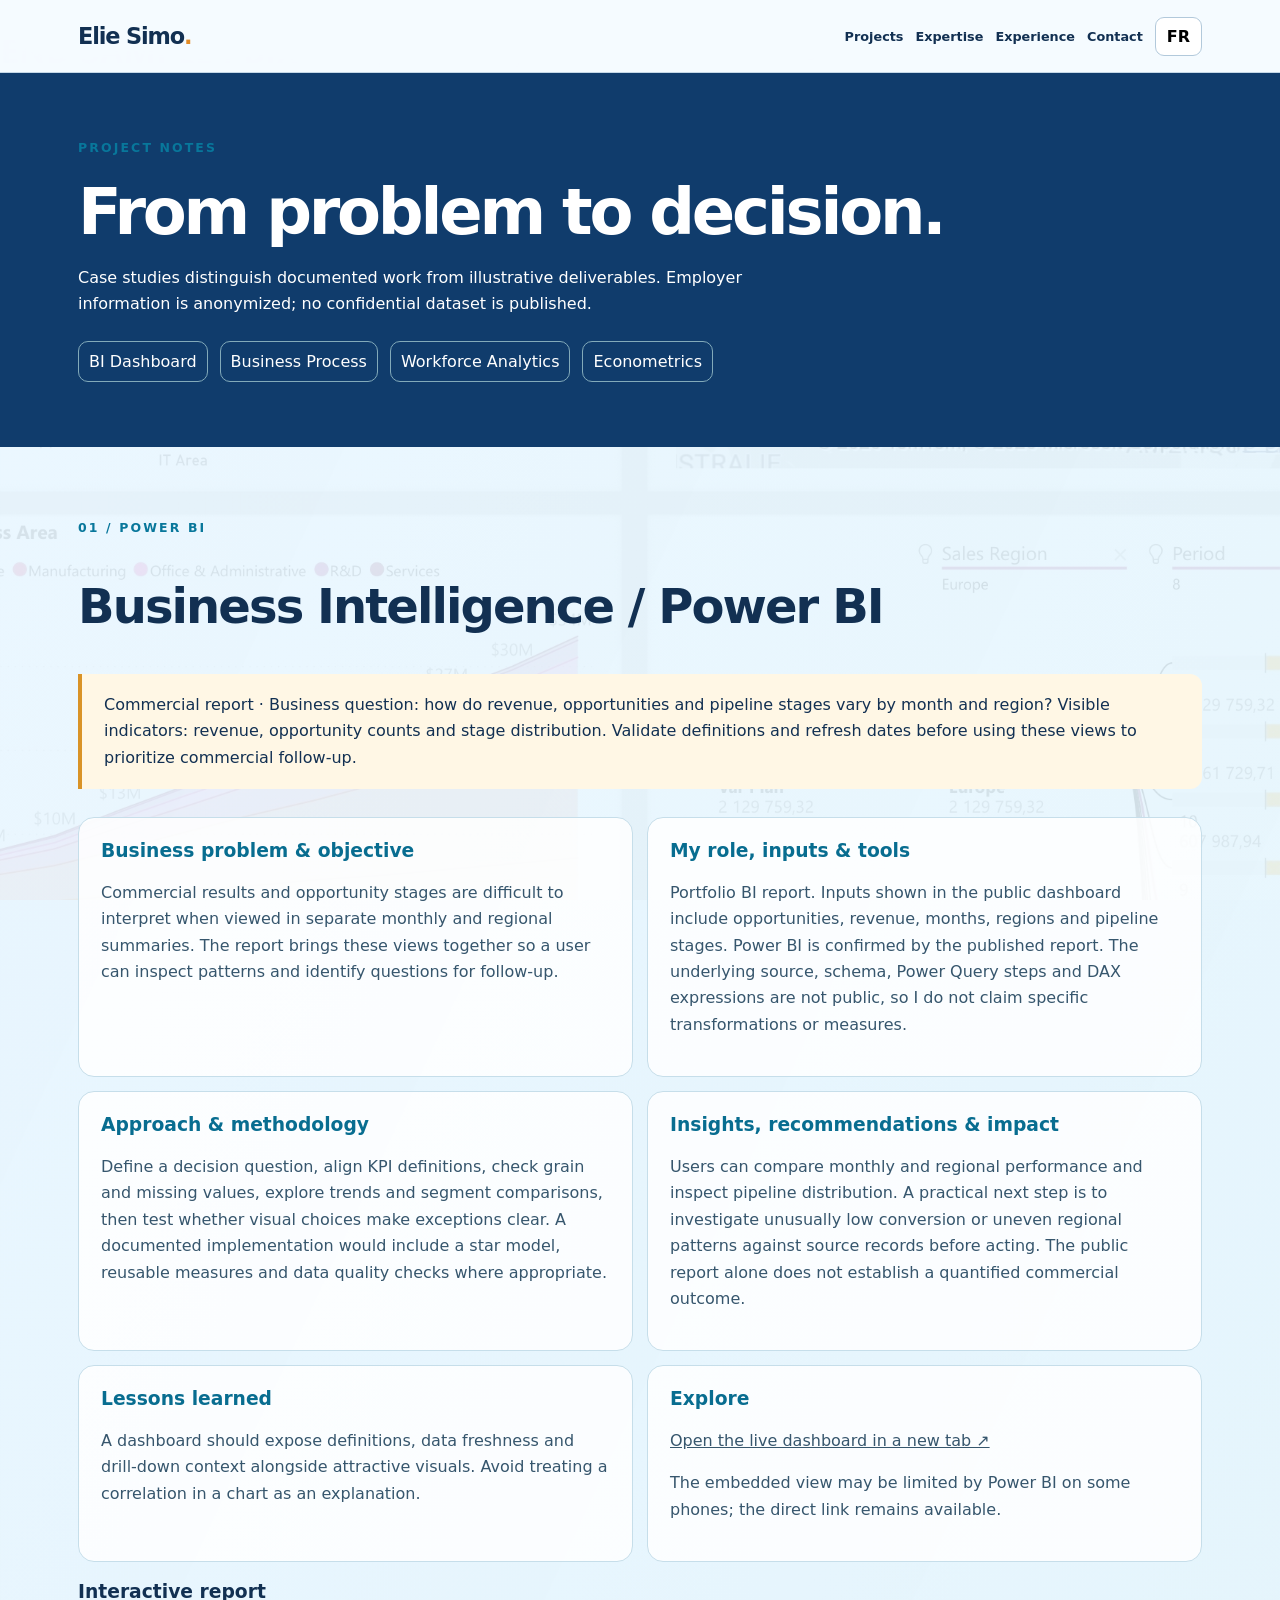
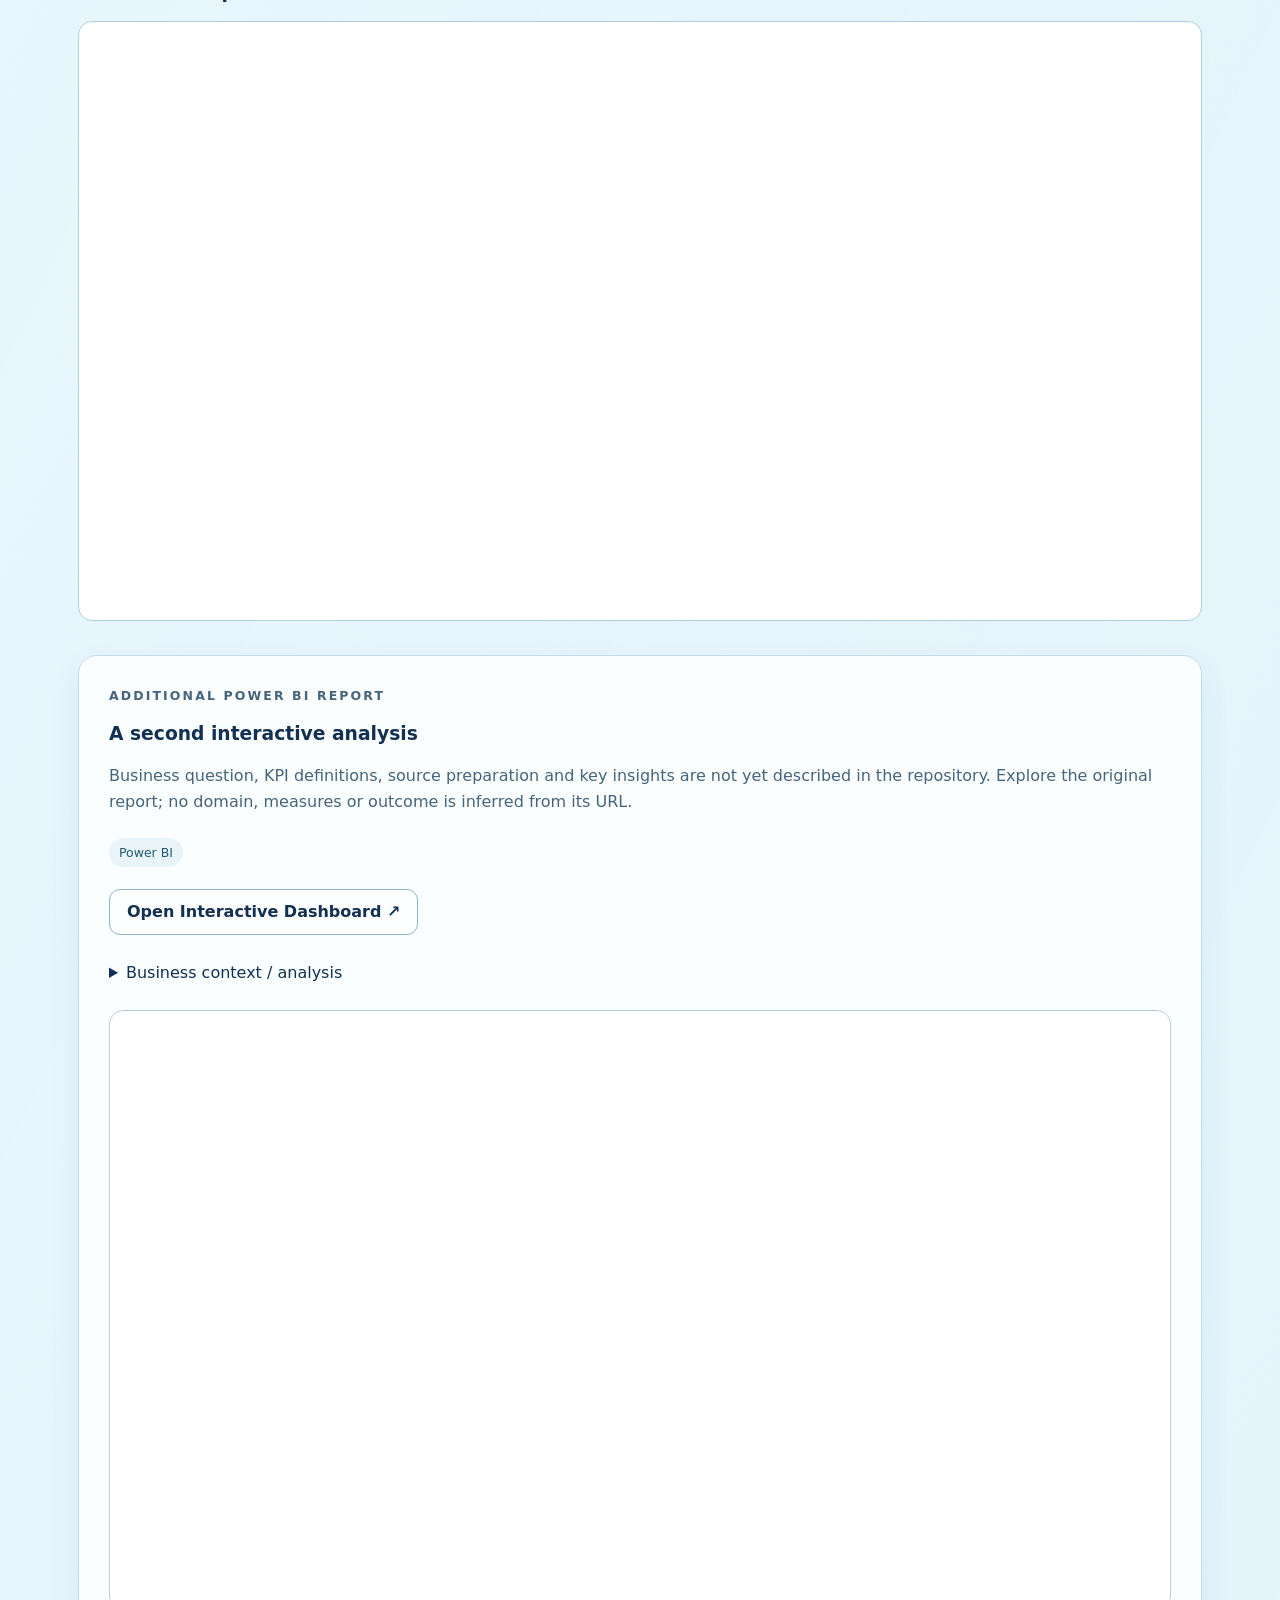
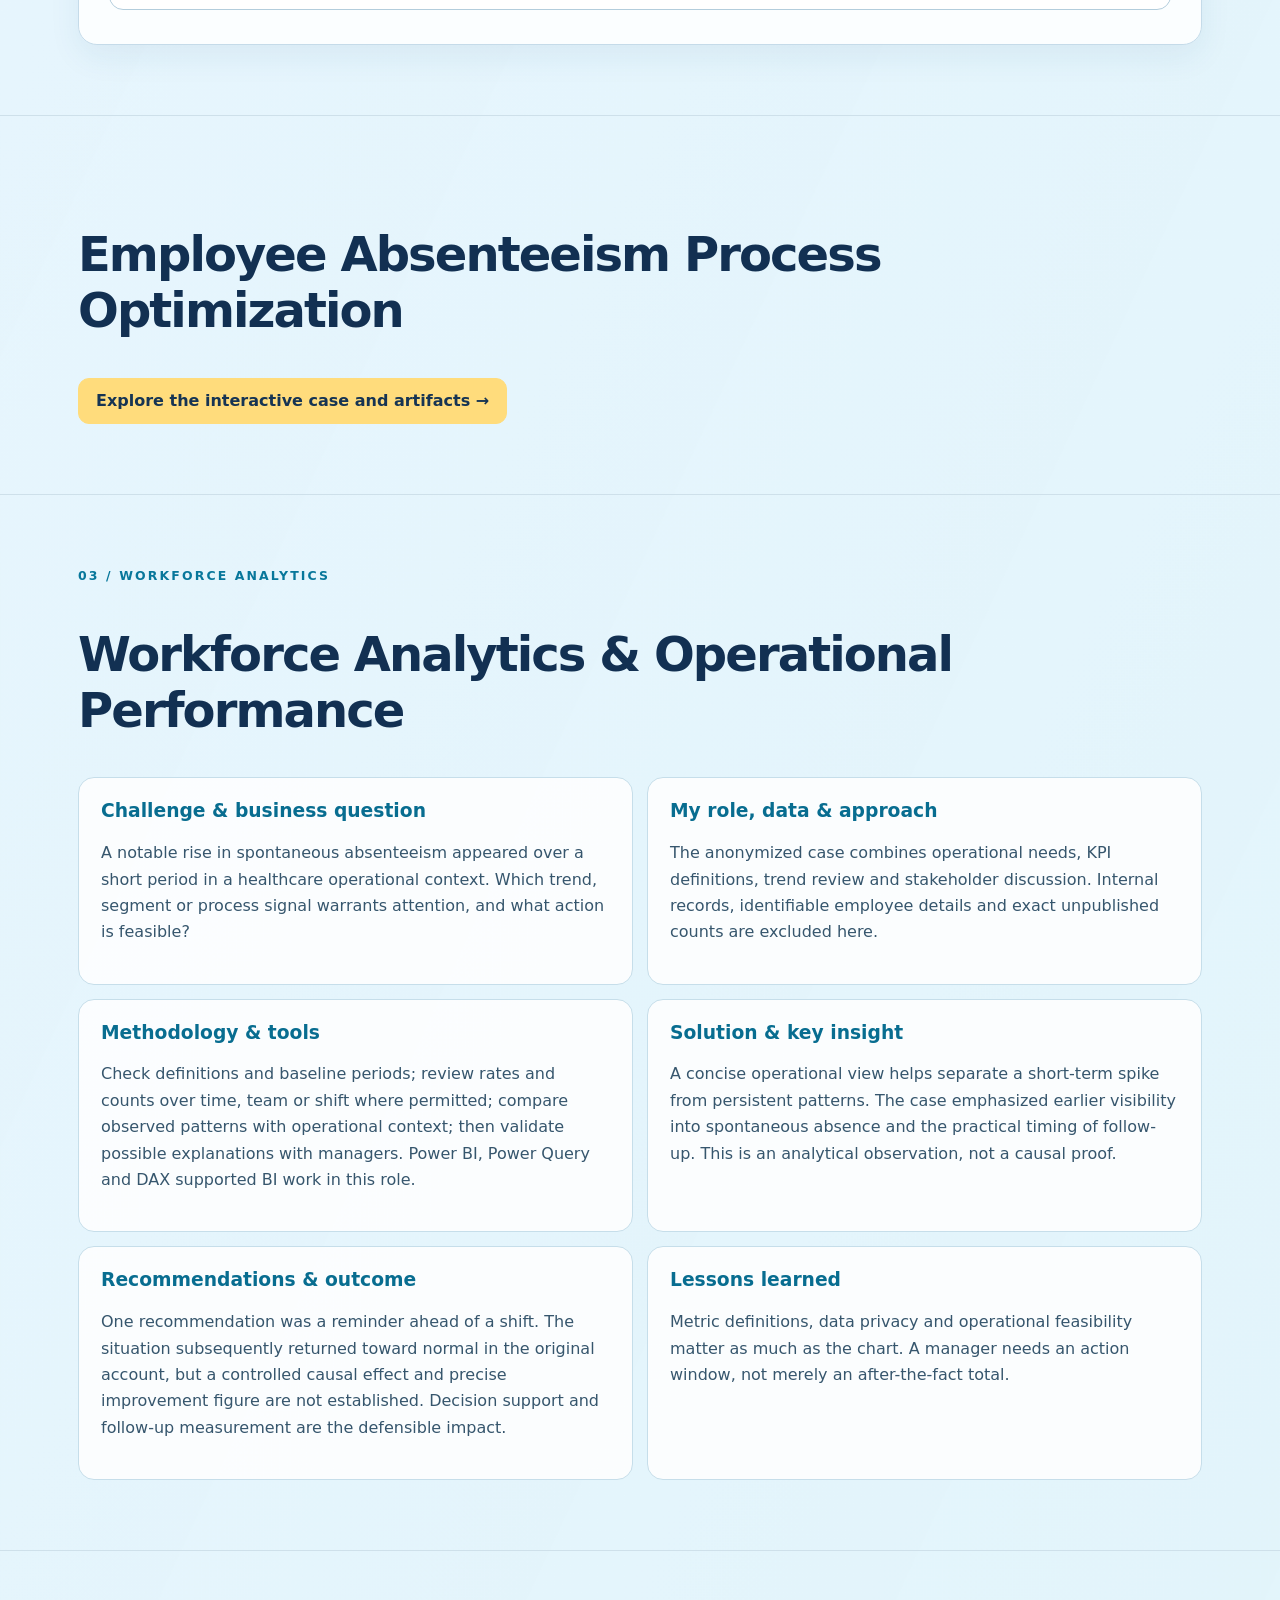
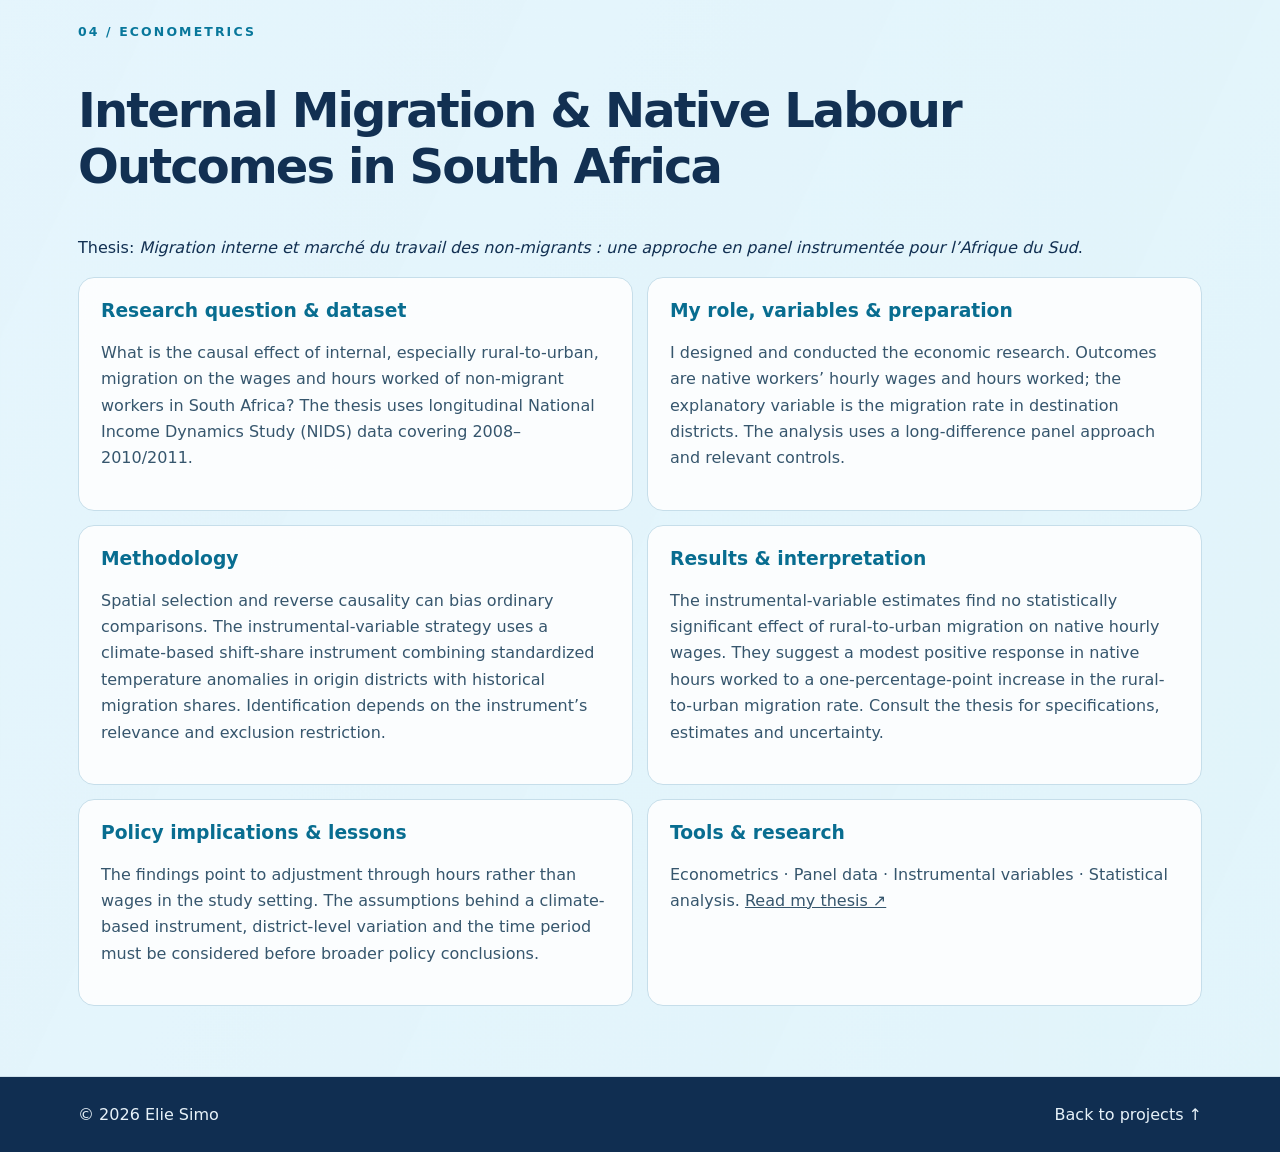
==== commit 735323ff: "Build bilingual BA proof-of-work case study and linked deliverables" ====
--- a/case-study.html
+++ b/case-study.html
@@ -1 +1,3 @@
-<!doctype html><html lang="en"><head><meta charset="utf-8"><meta name="viewport" content="width=device-width,initial-scale=1"><title>Case Studies | Elie Simo</title><meta name="description" content="Business analysis, workforce analytics, Power BI and econometrics case studies by Elie Simo."><link rel="stylesheet" href="style.css"></head><body><a class="skip" href="#main">Skip to content</a><header><div class="shell nav"><a class="logo" href="index.html">Elie Simo<span>.</span></a><button class="menu" aria-expanded="false" aria-controls="links" aria-label="Open navigation">Menu ☰</button><nav id="links" aria-label="Main navigation"><a href="index.html#projects">Projects</a><a href="index.html#expertise">Expertise</a><a href="index.html#experience">Experience</a><a href="index.html#contact">Contact</a></nav></div></header><main id="main"><section class="case-hero"><div class="shell"><p class="kicker">PROJECT NOTES</p><h1>From problem to decision.</h1><p>Case studies distinguish documented work from illustrative deliverables. Employer information is anonymized; no confidential dataset is published.</p><div class="case-index"><a href="#dashboard">BI Dashboard</a><a href="#process">Business Process</a><a href="#workforce">Workforce Analytics</a><a href="#research">Econometrics</a></div></div></section><section class="study" id="dashboard"><div class="shell"><p class="kicker">01 / POWER BI</p><h2>Business Intelligence Dashboard</h2><div class="study-grid"><div><h3>Business problem & objective</h3><p>Commercial results and opportunity stages are difficult to interpret when viewed in separate monthly and regional summaries. The report brings these views together so a user can inspect patterns and identify questions for follow-up.</p></div><div><h3>My role, inputs & tools</h3><p>Portfolio BI report. Inputs shown in the public dashboard include opportunities, revenue, months, regions and pipeline stages. Power BI is confirmed by the published report. The underlying source, schema, Power Query steps and DAX expressions are not public, so I do not claim specific transformations or measures.</p></div><div><h3>Approach & methodology</h3><p>Define a decision question, align KPI definitions, check grain and missing values, explore trends and segment comparisons, then test whether visual choices make exceptions clear. A documented implementation would include a star model, reusable measures and data quality checks where appropriate.</p></div><div><h3>Insights, recommendations & impact</h3><p>Users can compare monthly and regional performance and inspect pipeline distribution. A practical next step is to investigate unusually low conversion or uneven regional patterns against source records before acting. The public report alone does not establish a quantified commercial outcome.</p></div><div><h3>Lessons learned</h3><p>A dashboard should expose definitions, data freshness and drill-down context alongside attractive visuals. Avoid treating a correlation in a chart as an explanation.</p></div><div><h3>Explore</h3><p><a href="https://app.powerbi.com/view?r=eyJrIjoiZTdmYWRlNjMtMDBjZi00ZGFlLWEyNWEtYTdmNTlkOTk5NDNlIiwidCI6ImU4YWViMDlkLTc2ZDEtNGE2YS05ZDY2LWNhNjM2NWZkMDg1ZSIsImMiOjF9" target="_blank" rel="noopener">Open the live dashboard in a new tab ↗</a></p><p>The embedded view may be limited by Power BI on some phones; the direct link remains available.</p></div></div><h3>Interactive report</h3><iframe class="embed" loading="lazy" title="Elie Simo business intelligence dashboard" src="https://app.powerbi.com/view?r=eyJrIjoiZTdmYWRlNjMtMDBjZi00ZGFlLWEyNWEtYTdmNTlkOTk5NDNlIiwidCI6ImU4YWViMDlkLTc2ZDEtNGE2YS05ZDY2LWNhNjM2NWZkMDg1ZSIsImMiOjF9" allowfullscreen></iframe></div></section><section class="study" id="process"><div class="shell"><p class="kicker">02 / BUSINESS ANALYSIS</p><h2>Employee Absenteeism Process Optimization</h2><p>This is an anonymized, illustrative requirements and process design based on a real operational problem. The sample artifacts below are proposed deliverables, not employer-approved documentation.</p><div class="study-grid"><div><h3>Business problem & objective</h3><p>Unexpected absences can leave scheduling teams with too little time to arrange coverage. The objective is to shorten the time between notification, visibility and action while keeping responsibilities clear.</p></div><div><h3>My role & stakeholders</h3><p>Illustrative BA role: facilitate discovery, map the process, write testable requirements and align acceptance with managers. Stakeholders to consult: employees, scheduling coordinators, unit managers, HR and privacy/data teams.</p></div><div><h3>AS-IS process & pain points</h3><div class="flow"><span>Absence reported</span>→<span>Manual relay</span>→<span>Manager reviews</span>→<span>Coverage arranged</span></div><p>Potential pain points to validate: fragmented channels, late visibility, ambiguous ownership and inconsistent handoffs. No claim is made that every step occurred exactly this way at the employer.</p></div><div><h3>Root cause & TO-BE process</h3><p>Use interviews, a swimlane map and a cause-and-effect review to distinguish notification delays from staffing constraints.</p><div class="flow"><span>Structured report</span>→<span>Notify owner</span>→<span>Confirm receipt</span>→<span>Escalate & track</span></div></div><div><h3>Business & functional requirements</h3><ul><li>Capture absence notification with role-based access and a clear timestamp.</li><li>Notify the designated scheduling owner when a report arrives.</li><li>Show acknowledgement and escalation status without exposing unnecessary personal information.</li><li>Define retention and access with privacy stakeholders before implementation.</li></ul></div><div><h3>User story & acceptance criteria</h3><p>As a scheduling coordinator, I want to see newly reported absences in one view so I can prioritize coverage.</p><ul><li>Given a valid report, when it is submitted, then the designated owner sees a timestamped item.</li><li>Given no acknowledgement within the agreed window, when the threshold is reached, then an escalation is recorded.</li></ul></div><div><h3>KPIs & UAT strategy</h3><p>Proposed KPIs: notification-to-acknowledgement time, coverage lead time, unfilled shifts and process exceptions. UAT should cover timely and late notices, duplicates, accessibility, permissions and failed notifications with representative users.</p></div><div><h3>Recommendations, impact & lessons</h3><p>Prototype the workflow with coordinators, agree on definitions and validate privacy controls. A better shared status and earlier prompts may improve response time; impact must be measured after implementation. Agile iteration and Lean Six Sigma tools support the review; BPMN can formalize the approved flow.</p></div></div></div></section><section class="study" id="workforce"><div class="shell"><p class="kicker">03 / WORKFORCE ANALYTICS</p><h2>Workforce Analytics & Operational Performance</h2><div class="study-grid"><div><h3>Challenge & business question</h3><p>A notable rise in spontaneous absenteeism appeared over a short period in a healthcare operational context. Which trend, segment or process signal warrants attention, and what action is feasible?</p></div><div><h3>My role, data & approach</h3><p>The anonymized case combines operational needs, KPI definitions, trend review and stakeholder discussion. Internal records, identifiable employee details and exact unpublished counts are excluded here.</p></div><div><h3>Methodology & tools</h3><p>Check definitions and baseline periods; review rates and counts over time, team or shift where permitted; compare observed patterns with operational context; then validate possible explanations with managers. Power BI, Power Query and DAX supported BI work in this role.</p></div><div><h3>Solution & key insight</h3><p>A concise operational view helps separate a short-term spike from persistent patterns. The case emphasized earlier visibility into spontaneous absence and the practical timing of follow-up. This is an analytical observation, not a causal proof.</p></div><div><h3>Recommendations & outcome</h3><p>One recommendation was a reminder ahead of a shift. The situation subsequently returned toward normal in the original account, but a controlled causal effect and precise improvement figure are not established. Decision support and follow-up measurement are the defensible impact.</p></div><div><h3>Lessons learned</h3><p>Metric definitions, data privacy and operational feasibility matter as much as the chart. A manager needs an action window, not merely an after-the-fact total.</p></div></div></div></section><section class="study" id="research"><div class="shell"><p class="kicker">04 / ECONOMETRICS</p><h2>Internal Migration & Native Labour Outcomes in South Africa</h2><p>Thesis: <em>Migration interne et marché du travail des non-migrants : une approche en panel instrumentée pour l’Afrique du Sud</em>.</p><div class="study-grid"><div><h3>Research question & dataset</h3><p>What is the causal effect of internal, especially rural-to-urban, migration on the wages and hours worked of non-migrant workers in South Africa? The thesis uses longitudinal National Income Dynamics Study (NIDS) data covering 2008–2010/2011.</p></div><div><h3>My role, variables & preparation</h3><p>I designed and conducted the economic research. Outcomes are native workers’ hourly wages and hours worked; the explanatory variable is the migration rate in destination districts. The analysis uses a long-difference panel approach and relevant controls.</p></div><div><h3>Methodology</h3><p>Spatial selection and reverse causality can bias ordinary comparisons. The instrumental-variable strategy uses a climate-based shift-share instrument combining standardized temperature anomalies in origin districts with historical migration shares. Identification depends on the instrument’s relevance and exclusion restriction.</p></div><div><h3>Results & interpretation</h3><p>The instrumental-variable estimates find no statistically significant effect of rural-to-urban migration on native hourly wages. They suggest a modest positive response in native hours worked to a one-percentage-point increase in the rural-to-urban migration rate. Consult the thesis for specifications, estimates and uncertainty.</p></div><div><h3>Policy implications & lessons</h3><p>The findings point to adjustment through hours rather than wages in the study setting. The assumptions behind a climate-based instrument, district-level variation and the time period must be considered before broader policy conclusions.</p></div><div><h3>Tools & research</h3><p>Econometrics · Panel data · Instrumental variables · Statistical analysis. <a href="memoire-elie-simo.pdf" target="_blank" rel="noopener">Read or download my thesis PDF ↗</a></p></div></div></div></section></main><footer><div class="shell">© 2026 Elie Simo <a href="index.html#projects">Back to projects ↑</a></div></footer><script src="script.js" defer></script></body></html>
+<!DOCTYPE html>
+
+<html lang="en"><head><meta charset="utf-8"/><meta content="width=device-width,initial-scale=1" name="viewport"/><title>Case Studies | Elie Simo</title><meta content="Business analysis, workforce analytics, Power BI and econometrics case studies by Elie Simo." name="description"/><link href="style.css?v=proof2" rel="stylesheet"/></head><body><a class="skip" href="#main"><span class="copy-en">Skip to content</span><span class="copy-fr">Aller au contenu</span></a><header><div class="shell nav"><a class="logo" href="index.html">Elie Simo<span>.</span></a><button aria-controls="links" aria-expanded="false" aria-label="Open navigation" class="menu">Menu ☰</button><nav aria-label="Main navigation" id="links"><a href="index.html#projects"><span class="copy-en">Projects</span><span class="copy-fr">Projets</span></a><a href="index.html#expertise"><span class="copy-en">Expertise</span><span class="copy-fr">Expertise</span></a><a href="index.html#experience"><span class="copy-en">Experience</span><span class="copy-fr">Expérience</span></a><a href="index.html#contact"><span class="copy-en">Contact</span><span class="copy-fr">Contact</span></a><button aria-label="Switch language" id="lang">FR</button></nav></div></header><main id="main"><section class="case-hero"><div class="shell"><p class="kicker"><span class="copy-en">PROJECT NOTES</span><span class="copy-fr">ÉTUDES DE CAS</span></p><h1><span class="copy-en">From problem to decision.</span><span class="copy-fr">Du problème à la décision.</span></h1><p><span class="copy-en">Case studies distinguish documented work from illustrative deliverables. Employer information is anonymized; no confidential dataset is published.</span><span class="copy-fr">Ces études distinguent le travail documenté des livrables illustratifs. Les informations des employeurs sont anonymisées ; aucune donnée confidentielle n’est publiée.</span></p><div class="case-index"><a href="#dashboard"><span class="copy-en">BI Dashboard</span><span class="copy-fr">Tableaux Power BI</span></a><a href="#process"><span class="copy-en">Business Process</span><span class="copy-fr">Processus d’affaires</span></a><a href="#workforce"><span class="copy-en">Workforce Analytics</span><span class="copy-fr">Analytique des effectifs</span></a><a href="#research"><span class="copy-en">Econometrics</span><span class="copy-fr">Économétrie</span></a></div></div></section><section class="study" id="dashboard"><div class="shell"><p class="kicker">01 / POWER BI</p><h2><span class="copy-en">Business Intelligence / Power BI</span><span class="copy-fr">Intelligence d’affaires / Power BI</span></h2><div class="evidence-note"><span class="copy-en">Commercial report · Business question: how do revenue, opportunities and pipeline stages vary by month and region? Visible indicators: revenue, opportunity counts and stage distribution. Validate definitions and refresh dates before using these views to prioritize commercial follow-up.</span><span class="copy-fr">Rapport commercial · Question d’affaires : comment les revenus, opportunités et étapes du pipeline varient-ils par mois et région ? Indicateurs présentés : revenus, effectifs d’opportunités et répartition des étapes. Valider définitions et dates d’actualisation avant de prioriser le suivi commercial.</span></div><div class="study-grid"><div><h3><span class="copy-en">Business problem &amp; objective</span><span class="copy-fr">Problème et objectif d’affaires</span></h3><p><span class="copy-en">Commercial results and opportunity stages are difficult to interpret when viewed in separate monthly and regional summaries. The report brings these views together so a user can inspect patterns and identify questions for follow-up.</span><span class="copy-fr">Les résultats commerciaux et les étapes des opportunités sont difficiles à interpréter dans des résumés mensuels et régionaux séparés. Le rapport rassemble ces vues pour examiner les tendances et définir les questions à approfondir.</span></p></div><div><h3><span class="copy-en">My role, inputs &amp; tools</span><span class="copy-fr">Mon rôle, données et outils</span></h3><p><span class="copy-en">Portfolio BI report. Inputs shown in the public dashboard include opportunities, revenue, months, regions and pipeline stages. Power BI is confirmed by the published report. The underlying source, schema, Power Query steps and DAX expressions are not public, so I do not claim specific transformations or measures.</span><span class="copy-fr">Rapport BI du portfolio. Les données présentées comprennent les opportunités, revenus, mois, régions et étapes du pipeline. Power BI est confirmé par le rapport publié. La source, le schéma, les étapes Power Query et les expressions DAX ne sont pas publics ; aucune transformation ou mesure précise n’est revendiquée.</span></p></div><div><h3><span class="copy-en">Approach &amp; methodology</span><span class="copy-fr">Approche et méthodologie</span></h3><p><span class="copy-en">Define a decision question, align KPI definitions, check grain and missing values, explore trends and segment comparisons, then test whether visual choices make exceptions clear. A documented implementation would include a star model, reusable measures and data quality checks where appropriate.</span><span class="copy-fr">Définir la décision visée, harmoniser les KPI, vérifier la granularité et les valeurs manquantes, comparer tendances et segments, puis vérifier la lisibilité des exceptions. Une implémentation documentée inclurait, selon le besoin, un modèle en étoile, des mesures réutilisables et des contrôles qualité.</span></p></div><div><h3><span class="copy-en">Insights, recommendations &amp; impact</span><span class="copy-fr">Constats, recommandations et impact</span></h3><p><span class="copy-en">Users can compare monthly and regional performance and inspect pipeline distribution. A practical next step is to investigate unusually low conversion or uneven regional patterns against source records before acting. The public report alone does not establish a quantified commercial outcome.</span><span class="copy-fr">Les utilisateurs peuvent comparer les performances mensuelles et régionales et examiner le pipeline. Avant d’agir, il faut confronter toute conversion faible ou disparité régionale aux données sources. Le rapport public ne démontre pas à lui seul un résultat commercial chiffré.</span></p></div><div><h3><span class="copy-en">Lessons learned</span><span class="copy-fr">Enseignements</span></h3><p><span class="copy-en">A dashboard should expose definitions, data freshness and drill-down context alongside attractive visuals. Avoid treating a correlation in a chart as an explanation.</span><span class="copy-fr">Un tableau de bord doit présenter les définitions, l’actualité des données et le contexte détaillé. Une corrélation graphique ne suffit pas à expliquer un phénomène.</span></p></div><div><h3><span class="copy-en">Explore</span><span class="copy-fr">Explorer</span></h3><p><a href="https://app.powerbi.com/view?r=eyJrIjoiZTdmYWRlNjMtMDBjZi00ZGFlLWEyNWEtYTdmNTlkOTk5NDNlIiwidCI6ImU4YWViMDlkLTc2ZDEtNGE2YS05ZDY2LWNhNjM2NWZkMDg1ZSIsImMiOjF9" rel="noopener" target="_blank"><span class="copy-en">Open the live dashboard in a new tab ↗</span><span class="copy-fr">Ouvrir le tableau interactif ↗</span></a></p><p><span class="copy-en">The embedded view may be limited by Power BI on some phones; the direct link remains available.</span><span class="copy-fr">Power BI peut limiter l’affichage intégré sur certains téléphones ; le lien direct reste disponible.</span></p></div></div><h3><span class="copy-en">Interactive report</span><span class="copy-fr">Rapport interactif</span></h3><iframe allowfullscreen="" class="embed" loading="lazy" src="https://app.powerbi.com/view?r=eyJrIjoiZTdmYWRlNjMtMDBjZi00ZGFlLWEyNWEtYTdmNTlkOTk5NDNlIiwidCI6ImU4YWViMDlkLTc2ZDEtNGE2YS05ZDY2LWNhNjM2NWZkMDg1ZSIsImMiOjF9" title="Elie Simo business intelligence dashboard"></iframe><article class="panel report-two"><p class="kicker"><span class="copy-en">ADDITIONAL POWER BI REPORT</span><span class="copy-fr">RAPPORT POWER BI COMPLÉMENTAIRE</span></p><h3><span class="copy-en">A second interactive analysis</span><span class="copy-fr">Une deuxième analyse interactive</span></h3><p><span class="copy-en">Business question, KPI definitions, source preparation and key insights are not yet described in the repository. Explore the original report; no domain, measures or outcome is inferred from its URL.</span><span class="copy-fr">La question d’affaires, les définitions des KPI, la préparation et les constats ne sont pas encore décrits dans le dépôt. Consultez le rapport original ; aucun domaine, indicateur ou résultat n’est déduit de son URL.</span></p><div class="tags"><span>Power BI</span></div><a class="btn" href="https://app.powerbi.com/view?r=eyJrIjoiNjBkZGRhYmUtNjIzZi00ZmM4LWEwNmQtMmQyZmExYTBjM2M2IiwidCI6ImU4YWViMDlkLTc2ZDEtNGE2YS05ZDY2LWNhNjM2NWZkMDg1ZSIsImMiOjF9" rel="noopener" target="_blank"><span class="copy-en">Open Interactive Dashboard ↗</span><span class="copy-fr">Ouvrir le tableau interactif ↗</span></a><details><summary><span class="copy-en">Business context / analysis</span><span class="copy-fr">Contexte d’affaires / analyse</span></summary><p><span class="copy-en">To establish a credible case: confirm the report’s decision question, identify observable measures and document source and refresh rules. DAX and Power Query are part of my documented toolkit, but this report’s implementation is not public.</span><span class="copy-fr">Pour établir une étude crédible : confirmer la décision visée, identifier les mesures visibles et documenter source et actualisation. DAX et Power Query font partie de mes outils documentés, mais l’implémentation de ce rapport n’est pas publique.</span></p></details><iframe allowfullscreen="" class="embed" loading="lazy" src="https://app.powerbi.com/view?r=eyJrIjoiNjBkZGRhYmUtNjIzZi00ZmM4LWEwNmQtMmQyZmExYTBjM2M2IiwidCI6ImU4YWViMDlkLTc2ZDEtNGE2YS05ZDY2LWNhNjM2NWZkMDg1ZSIsImMiOjF9" title="Additional Power BI report"></iframe></article></div></section><section class="study" id="process"><div class="shell"><h2><span class="copy-en">Employee Absenteeism Process Optimization</span><span class="copy-fr">Optimisation du processus d’absentéisme</span></h2><a class="btn primary" href="index.html#case-studies"><span class="copy-en">Explore the interactive case and artifacts →</span><span class="copy-fr">Explorer l’étude interactive et les livrables →</span></a></div></section><section class="study" id="workforce"><div class="shell"><p class="kicker">03 / WORKFORCE ANALYTICS</p><h2><span class="copy-en">Workforce Analytics &amp; Operational Performance</span><span class="copy-fr">Analytique des effectifs et performance opérationnelle</span></h2><div class="study-grid"><div><h3><span class="copy-en">Challenge &amp; business question</span><span class="copy-fr">Défi et question d’affaires</span></h3><p><span class="copy-en">A notable rise in spontaneous absenteeism appeared over a short period in a healthcare operational context. Which trend, segment or process signal warrants attention, and what action is feasible?</span><span class="copy-fr">Une hausse notable de l’absentéisme spontané est apparue sur une courte période en santé. Quel signal, segment ou processus mérite attention et quelle action est réalisable ?</span></p></div><div><h3><span class="copy-en">My role, data &amp; approach</span><span class="copy-fr">Mon rôle, données et approche</span></h3><p><span class="copy-en">The anonymized case combines operational needs, KPI definitions, trend review and stakeholder discussion. Internal records, identifiable employee details and exact unpublished counts are excluded here.</span><span class="copy-fr">Le cas anonymisé associe besoins opérationnels, définitions des KPI, tendances et échanges avec les parties prenantes. Les dossiers internes, renseignements identifiants et effectifs non publiés sont exclus.</span></p></div><div><h3><span class="copy-en">Methodology &amp; tools</span><span class="copy-fr">Méthodologie et outils</span></h3><p><span class="copy-en">Check definitions and baseline periods; review rates and counts over time, team or shift where permitted; compare observed patterns with operational context; then validate possible explanations with managers. Power BI, Power Query and DAX supported BI work in this role.</span><span class="copy-fr">Vérifier définitions et périodes de référence, examiner taux et effectifs par période, équipe ou quart lorsque permis, confronter les tendances au contexte, puis valider les explications avec les gestionnaires. Power BI, Power Query et DAX ont soutenu le travail BI dans ce rôle.</span></p></div><div><h3><span class="copy-en">Solution &amp; key insight</span><span class="copy-fr">Solution et constat clé</span></h3><p><span class="copy-en">A concise operational view helps separate a short-term spike from persistent patterns. The case emphasized earlier visibility into spontaneous absence and the practical timing of follow-up. This is an analytical observation, not a causal proof.</span><span class="copy-fr">Une vue opérationnelle concise aide à distinguer une hausse ponctuelle des tendances persistantes. Le cas met l’accent sur la visibilité précoce des absences et le moment du suivi. Il s’agit d’un constat analytique, sans preuve causale.</span></p></div><div><h3><span class="copy-en">Recommendations &amp; outcome</span><span class="copy-fr">Recommandations et résultat</span></h3><p><span class="copy-en">One recommendation was a reminder ahead of a shift. The situation subsequently returned toward normal in the original account, but a controlled causal effect and precise improvement figure are not established. Decision support and follow-up measurement are the defensible impact.</span><span class="copy-fr">Une recommandation était un rappel avant le quart. Le récit initial indique ensuite un retour vers la normale, sans effet causal contrôlé ni amélioration chiffrée établie. L’impact démontrable réside dans l’aide à la décision et le suivi.</span></p></div><div><h3><span class="copy-en">Lessons learned</span><span class="copy-fr">Enseignements</span></h3><p><span class="copy-en">Metric definitions, data privacy and operational feasibility matter as much as the chart. A manager needs an action window, not merely an after-the-fact total.</span><span class="copy-fr">Définitions des mesures, confidentialité et faisabilité comptent autant que le graphique. Le gestionnaire a besoin d’un délai pour agir, au-delà d’un total rétrospectif.</span></p></div></div></div></section><section class="study" id="research"><div class="shell"><p class="kicker">04 / ECONOMETRICS</p><h2><span class="copy-en">Internal Migration &amp; Native Labour Outcomes in South Africa</span><span class="copy-fr">Migration interne et marché du travail des non-migrants en Afrique du Sud</span></h2><p>Thesis: <em>Migration interne et marché du travail des non-migrants : une approche en panel instrumentée pour l’Afrique du Sud</em>.</p><div class="study-grid"><div><h3><span class="copy-en">Research question &amp; dataset</span><span class="copy-fr">Question de recherche et données</span></h3><p><span class="copy-en">What is the causal effect of internal, especially rural-to-urban, migration on the wages and hours worked of non-migrant workers in South Africa? The thesis uses longitudinal National Income Dynamics Study (NIDS) data covering 2008–2010/2011.</span><span class="copy-fr">Quel est l’effet causal de la migration interne, notamment rurale-urbaine, sur les salaires et heures des non-migrants en Afrique du Sud ? Le mémoire utilise les données longitudinales NIDS de 2008–2010/2011.</span></p></div><div><h3><span class="copy-en">My role, variables &amp; preparation</span><span class="copy-fr">Mon rôle, variables et préparation</span></h3><p><span class="copy-en">I designed and conducted the economic research. Outcomes are native workers’ hourly wages and hours worked; the explanatory variable is the migration rate in destination districts. The analysis uses a long-difference panel approach and relevant controls.</span><span class="copy-fr">J’ai conçu et réalisé la recherche économique. Les résultats étudiés sont les salaires horaires et heures des non-migrants ; la variable explicative est le taux de migration des districts de destination. L’analyse utilise un panel en différences longues et des contrôles pertinents.</span></p></div><div><h3><span class="copy-en">Methodology</span><span class="copy-fr">Méthodologie</span></h3><p><span class="copy-en">Spatial selection and reverse causality can bias ordinary comparisons. The instrumental-variable strategy uses a climate-based shift-share instrument combining standardized temperature anomalies in origin districts with historical migration shares. Identification depends on the instrument’s relevance and exclusion restriction.</span><span class="copy-fr">La sélection spatiale et la causalité inverse peuvent biaiser les comparaisons. La stratégie instrumentale combine anomalies de température standardisées dans les districts d’origine et parts migratoires historiques dans un instrument shift-share climatique. L’identification dépend de la pertinence et de la restriction d’exclusion.</span></p></div><div><h3><span class="copy-en">Results &amp; interpretation</span><span class="copy-fr">Résultats et interprétation</span></h3><p><span class="copy-en">The instrumental-variable estimates find no statistically significant effect of rural-to-urban migration on native hourly wages. They suggest a modest positive response in native hours worked to a one-percentage-point increase in the rural-to-urban migration rate. Consult the thesis for specifications, estimates and uncertainty.</span><span class="copy-fr">Les estimations instrumentales ne trouvent pas d’effet statistiquement significatif sur les salaires horaires des non-migrants. Elles suggèrent une réponse positive modeste des heures à une hausse d’un point de pourcentage de la migration rurale-urbaine. Consulter le mémoire pour les estimations, spécifications et incertitudes.</span></p></div><div><h3><span class="copy-en">Policy implications &amp; lessons</span><span class="copy-fr">Implications et enseignements</span></h3><p><span class="copy-en">The findings point to adjustment through hours rather than wages in the study setting. The assumptions behind a climate-based instrument, district-level variation and the time period must be considered before broader policy conclusions.</span><span class="copy-fr">Les résultats suggèrent un ajustement par les heures plutôt que les salaires dans ce contexte. Les hypothèses de l’instrument climatique, la variation entre districts et la période doivent être prises en compte avant toute généralisation.</span></p></div><div><h3><span class="copy-en">Tools &amp; research</span><span class="copy-fr">Outils et recherche</span></h3><p><span class="copy-en">Econometrics · Panel data · Instrumental variables · Statistical analysis. </span><span class="copy-fr">Économétrie · Panel · Variables instrumentales · Analyse statistique. </span><a href="memoire-elie-simo.pdf" rel="noopener" target="_blank"><span class="copy-en">Read my thesis ↗</span><span class="copy-fr">Lire mon mémoire ↗</span></a></p></div></div></div></section></main><footer><div class="shell">© 2026 Elie Simo <a href="index.html#projects"><span class="copy-en">Back to projects ↑</span><span class="copy-fr">Retour aux projets ↑</span></a></div></footer><script defer="" src="script.js?v=proof2"></script></body></html>
--- a/style.css
+++ b/style.css
@@ -1 +1,7 @@
 :root{font-family:Inter,ui-sans-serif,system-ui,-apple-system,"Segoe UI",sans-serif;color:#123052;background:#eaf4fb;scroll-behavior:smooth}*{box-sizing:border-box}body{margin:0;background:linear-gradient(115deg,rgba(233,246,255,.92),rgba(224,244,250,.88)),url('tableau-de-bord-arriere-plan.jpeg') center top/cover fixed}a{color:inherit}button{font:inherit;cursor:pointer}a:focus-visible,button:focus-visible,summary:focus-visible{outline:3px solid #ec8b26;outline-offset:3px}.skip{position:absolute;left:-100vw;top:0;background:#fff;padding:12px;z-index:30}.skip:focus{left:10px}.shell{max-width:1180px;margin:auto;padding:0 28px}header{position:sticky;top:0;z-index:20;background:rgba(246,251,255,.94);backdrop-filter:blur(18px);border-bottom:1px solid #c5d8e7}.nav{min-height:72px;display:flex;align-items:center;justify-content:space-between;gap:20px}.logo{font-weight:850;letter-spacing:-.05em;font-size:1.4rem;text-decoration:none;white-space:nowrap}.logo span{color:#e28b26}nav{display:flex;align-items:center;gap:18px}nav a{font-size:.88rem;font-weight:650;text-decoration:none}nav a:hover,footer a:hover{color:#006e97}nav button,.menu{border:1px solid #b2c9db;background:white;border-radius:9px;padding:9px 11px;font-weight:800}.menu{display:none}.hero{background:linear-gradient(115deg,rgba(11,52,96,.96),rgba(12,101,135,.91));color:#fff;padding:80px 0 75px}.hero-grid{display:grid;grid-template-columns:minmax(0,1.5fr) minmax(270px,.72fr);gap:62px;align-items:center}.kicker{font-size:.78rem;font-weight:850;letter-spacing:.17em;color:#08779b;text-transform:uppercase;margin:0 0 17px}.hero .kicker{color:#ffe087}.hero h1{font-size:clamp(3.5rem,8vw,7.4rem);letter-spacing:-.075em;line-height:.95;margin:0 0 22px}.roles{font-size:clamp(1.05rem,2vw,1.45rem);font-weight:700;line-height:1.5}.roles b,.tools span{color:#ffdb73}.statement{font-size:clamp(1.1rem,2vw,1.36rem);line-height:1.55;max-width:680px;color:#eff8ff;margin:24px 0}.tools{font-size:.92rem;line-height:1.8;color:#d6eff8;max-width:660px}.buttons{display:flex;flex-wrap:wrap;gap:11px;margin-top:30px}.btn{display:inline-flex;align-items:center;justify-content:center;min-height:46px;padding:11px 17px;border:1px solid #8eb6cd;border-radius:11px;text-decoration:none;font-weight:750;background:rgba(255,255,255,.09);color:inherit}.btn:hover{transform:translateY(-2px);background:rgba(255,255,255,.18)}.btn.primary{background:#ffdc7c;color:#163453;border-color:#ffdc7c}.portrait{margin:0;background:rgba(255,255,255,.12);padding:10px;border:1px solid rgba(255,255,255,.3);border-radius:25px;box-shadow:0 25px 60px rgba(7,30,50,.22);transform:rotate(2deg)}.portrait img{display:block;width:100%;height:390px;object-fit:cover;object-position:center 25%;border-radius:17px}.portrait figcaption{text-align:center;font-size:.8rem;margin:10px 0 3px;color:#d9eaf2}.section{padding:86px 0}.section.tint{background:rgba(228,243,250,.83);border-block:1px solid #cbdeea}.section h2{font-size:clamp(2.2rem,4vw,3.7rem);letter-spacing:-.055em;margin:0 0 22px;line-height:1.1}.section-head p,.section>div>p:not(.kicker),.about p{line-height:1.7}.section-head p{max-width:650px;color:#42617a}.filters{display:flex;gap:8px;flex-wrap:wrap;margin:32px 0}.filters button{border:1px solid #b3cede;background:#fff;border-radius:99px;padding:10px 15px;color:#27475e;font-size:.9rem;font-weight:650;min-height:42px}.filters button.active,.filters button:hover{background:#0d6387;color:white;border-color:#0d6387}.project-grid{display:grid;grid-template-columns:repeat(2,minmax(0,1fr));gap:18px}.project,.panel,.four article,.skill-grid article{background:rgba(255,255,255,.84);backdrop-filter:blur(8px);border:1px solid #c5dbe9;border-radius:19px;box-shadow:0 12px 32px rgba(31,86,126,.07)}.project{padding:29px;display:flex;flex-direction:column;min-height:360px}.project[hidden]{display:none}.project-top{display:flex;justify-content:space-between;color:#08779b;font-size:.75rem;font-weight:850;letter-spacing:.09em}.mark{font-size:1.3rem}.project h3{font-size:1.6rem;letter-spacing:-.035em;margin:25px 0 10px}.project p,.panel p,.four p,.skill-grid p{line-height:1.65;color:#46647b}.project p{margin:0}.tags{display:flex;flex-wrap:wrap;gap:7px;margin:22px 0}.tags span{font-size:.78rem;border-radius:50px;background:#e8f4f8;padding:7px 10px;color:#235a73}.card-actions{display:flex;gap:20px;flex-wrap:wrap;margin-top:auto}.card-actions a{color:#075f85;font-weight:800;text-underline-offset:4px}.note{font-size:.88rem;color:#526c80;margin-top:21px}.four{display:grid;grid-template-columns:repeat(4,1fr);gap:14px}.four article{padding:23px}.four h3{font-size:1.22rem}.icon{color:#d27a14;font-weight:850}.timeline{margin-top:38px;border-left:2px solid #8ec5d7;padding-left:27px}.timeline article{position:relative;display:grid;grid-template-columns:140px 1fr;gap:23px;padding:0 0 31px}.timeline article:before{content:"";position:absolute;left:-35px;top:7px;width:13px;height:13px;border-radius:50%;background:#e9942c;border:3px solid white}.timeline article>span{font-weight:800;color:#176a89}.timeline h3{margin:0;font-size:1.28rem}.timeline p{max-width:700px;line-height:1.6;margin:8px 0;color:#47647a}.role{color:#006c91!important;font-weight:750}.skill-grid{display:grid;grid-template-columns:repeat(3,1fr);gap:14px}.skill-grid article{padding:22px}.skill-grid h3{margin:0}.two{display:grid;grid-template-columns:1fr 1fr;gap:18px}.panel{padding:30px}.panel h3{margin-top:0}.panel li{margin:12px 0;line-height:1.5}.about{display:grid;grid-template-columns:1fr 1.5fr;gap:55px}.about>p{font-size:1.13rem;margin:0;color:#345571}.contact{background:linear-gradient(120deg,#103c6c,#086f8f);color:white}.contact .kicker{color:#ffdb7e}.contact p{color:#e5f4f9}footer{background:#102e51;color:#e7f2f9;padding:28px 0}footer .shell{display:flex;justify-content:space-between;gap:16px}footer a{text-decoration:none}.case-hero{background:#103c6c;color:white;padding:65px 0}.case-hero h1{font-size:clamp(2.5rem,5vw,4rem);letter-spacing:-.05em;margin:0}.case-hero p{max-width:750px;line-height:1.6}.case-index{display:flex;gap:12px;flex-wrap:wrap;margin-top:25px}.case-index a{border:1px solid #82aaba;padding:10px;border-radius:10px;text-decoration:none}.study{padding:70px 0;border-bottom:1px solid #cee0ea;scroll-margin-top:78px}.study h2{font-size:clamp(2rem,4vw,3rem);letter-spacing:-.04em}.study-grid{display:grid;grid-template-columns:repeat(2,1fr);gap:14px}.study-grid>div{background:rgba(255,255,255,.86);border:1px solid #c6deea;border-radius:16px;padding:22px}.study-grid h3{color:#086d90;margin-top:0}.study-grid p,.study-grid li{line-height:1.65;color:#36566d}.flow{display:flex;flex-wrap:wrap;align-items:center;gap:10px;margin:15px 0 25px}.flow span{background:#e1f1f7;border:1px solid #a5cddb;border-radius:10px;padding:10px}.embed{width:100%;height:min(65vw,600px);min-height:360px;border:1px solid #b3cddc;border-radius:14px;background:#fff}.empty{display:none;padding:30px;background:white;border-radius:14px}.empty.show{display:block}@media(max-width:950px){nav{gap:10px}nav a{font-size:.78rem}.four{grid-template-columns:repeat(2,1fr)}.hero-grid{gap:30px}}@media(max-width:720px){body{background-attachment:scroll}.shell{padding:0 20px}.nav{min-height:65px}.menu{display:block}nav{display:none;position:absolute;top:65px;left:0;right:0;background:#f4fbff;padding:16px 20px 24px;box-shadow:0 15px 25px #12305224;flex-direction:column;align-items:stretch}nav.open{display:flex}nav a,nav button{font-size:1rem;padding:9px;min-height:42px}.hero{padding:55px 0}.hero-grid,.project-grid,.two,.about,.study-grid{grid-template-columns:1fr}.hero h1{font-size:3.8rem}.portrait{max-width:390px;transform:none}.portrait img{height:350px}.section{padding:62px 0}.skill-grid{grid-template-columns:repeat(2,1fr)}.timeline article{grid-template-columns:1fr;gap:0}.project{min-height:0}.embed{height:420px;min-height:0}}@media(max-width:450px){.four,.skill-grid{grid-template-columns:1fr}.hero h1{font-size:3.35rem}.portrait img{height:320px}.btn{width:100%}.filters button{font-size:.82rem;padding:8px 11px}.project{padding:22px}footer .shell{flex-direction:column}}@media(prefers-reduced-motion:reduce){:root{scroll-behavior:auto}.btn:hover{transform:none}}
+
+.certificate{display:block;max-width:330px;margin-top:22px;text-decoration:none;color:#075f85;font-weight:800}.certificate img{display:block;width:100%;height:auto;max-height:300px;object-fit:contain;object-position:left center;background:#fff;border:1px solid #c5dbe9;border-radius:12px;box-shadow:0 8px 24px rgba(31,86,126,.1)}.certificate span{display:inline-block;margin-top:9px;text-decoration:underline;text-underline-offset:4px}.certificate:hover img{border-color:#08779b}
+
+#approach{scroll-margin-top:72px}.approach-grid{display:grid;grid-template-columns:repeat(2,minmax(0,1fr));gap:16px;margin-top:32px;align-items:start}.approach-card{background:rgba(255,255,255,.84);backdrop-filter:blur(8px);border:1px solid #c5dbe9;border-radius:19px;box-shadow:0 12px 32px rgba(31,86,126,.07);overflow:hidden}.approach-card summary{display:flex;align-items:baseline;gap:16px;padding:24px;cursor:pointer;font-weight:750;font-size:1.1rem;line-height:1.45;list-style:none}.approach-card summary::-webkit-details-marker{display:none}.approach-card summary:after{content:"+";color:#08779b;font-size:1.5rem;margin-left:auto;line-height:1}.approach-card[open] summary:after{content:"−"}.approach-number{color:#d27a14;font-size:.85rem;font-weight:850;flex:none}.approach-answer{padding:0 24px 24px 56px}.approach-answer p{line-height:1.65;color:#46647b;margin:0}.approach-answer .approach-methods{color:#235a73;font-size:.84rem;margin-top:18px;border-top:1px solid #c5dbe9;padding-top:15px}@media(max-width:720px){.approach-grid{grid-template-columns:1fr}.approach-card summary{padding:20px}.approach-answer{padding:0 20px 20px 52px}}
+.copy-fr{display:none}html[lang=fr] .copy-fr{display:contents}html[lang=fr] .copy-en{display:none}section[id],details[id]{scroll-margin-top:90px}.featured{background:linear-gradient(140deg,#f9fcff,#daf1f4)}.evidence-note{border-left:4px solid #d99327;background:#fff7e5;padding:18px 22px;line-height:1.65;border-radius:0 12px 12px 0;margin:28px 0}.case-explorer{display:grid;grid-template-columns:235px minmax(0,1fr);gap:24px;margin:32px 0}.step-list{display:flex;flex-direction:column;gap:7px}.step-list button{display:flex;align-items:center;gap:12px;text-align:left;min-height:46px;border:1px solid #bdd7e3;background:#ffffffb3;border-radius:10px;padding:12px;color:#123052}.step-list button small{color:#a86616;font-weight:800}.step-list button[aria-selected=true]{background:#103c6c;color:white;border-color:#103c6c}.step-list button[aria-selected=true] small{color:#ffdc7c}.step-content{min-width:0;background:#fff;border:1px solid #bcd7e3;padding:32px;border-radius:18px;box-shadow:0 15px 40px #1230520a}.step-content h3{font-size:1.7rem;margin:10px 0 20px}.step-content p,.artifact-body p{line-height:1.7}.step-content article[hidden]{display:none}.process-map{list-style:none;padding:0;margin:24px 0;display:grid;gap:20px}.process-map li{position:relative;border:1px solid #a0ccda;border-left:5px solid #08779b;background:#edf8fa;padding:15px 20px;border-radius:10px}.process-map li:not(:last-child):after{content:'↓';position:absolute;bottom:-24px;left:25px;color:#08779b}.artifact-grid{display:grid;grid-template-columns:1fr 1fr;gap:14px;align-items:start}.artifact{background:white;border:1px solid #b9d3e2;border-radius:14px;min-width:0}.artifact summary{cursor:pointer;padding:22px;font-weight:750;font-size:1.05rem}.artifact[open]{grid-column:1/-1}.artifact-body{padding:0 22px 25px}.sample{color:#765019;font-size:.84rem;border-bottom:1px solid #dae5ed;padding-bottom:15px}.table-scroll{overflow:auto;max-width:100%;margin:20px 0;border:1px solid #c6dce7;border-radius:10px}table{border-collapse:collapse;width:100%;font-size:.88rem;line-height:1.5}th,td{padding:13px;text-align:left;vertical-align:top;border-bottom:1px solid #d6e5ed;min-width:110px}th{background:#e8f3f8;color:#123052}tbody tr:last-child td{border:0}tbody tr:nth-child(even){background:#f6fafc}.workflow{display:grid;grid-template-columns:repeat(3,minmax(0,1fr));gap:14px;margin:30px 0}.workflow a{padding:23px;border:1px solid #b9d3e2;background:#fff;border-radius:14px;text-decoration:none}.workflow a:hover{border-color:#08779b}.workflow small{color:#a86616;font-weight:800}.workflow h3{margin:12px 0}.workflow p{line-height:1.6;margin:0;color:#46647b}.report-two{margin-top:30px}.report-two details{margin:24px 0;line-height:1.7}nav{gap:12px}nav a{font-size:.8rem}.step-content,.artifact-body{overflow-wrap:anywhere}.study>div>p{line-height:1.7}@media(max-width:1050px){.menu{display:block}nav{display:none;position:absolute;top:72px;left:0;right:0;background:#f4fbff;padding:20px;flex-direction:column;align-items:stretch;max-height:calc(100vh - 72px);overflow:auto}nav.open{display:flex}nav a,nav button{font-size:1rem;padding:9px}}@media(max-width:720px){.case-explorer{grid-template-columns:1fr}.step-list{display:grid;grid-template-columns:1fr 1fr}.step-list button{font-size:.85rem}.step-content{padding:20px}.artifact-grid{grid-template-columns:1fr}.workflow{grid-template-columns:1fr 1fr}.table-scroll{font-size:.8rem}nav{top:65px}.artifact-body{padding:0 15px 20px}}@media(max-width:400px){.workflow{grid-template-columns:1fr}}@media print{header,.buttons,.step-list{display:none}.step-content article[hidden]{display:block}.artifact-body{display:block}body{background:white}}
+.project-proof{font-size:.84rem;line-height:1.6;margin:18px 0 0;display:grid;grid-template-columns:100px 1fr;gap:8px 12px}.project-proof dt{font-weight:750;color:#075f85}.project-proof dd{margin:0;color:#46647b}.project .tags{margin-top:18px}.hero .tools{font-size:.85rem}.artifact:target{border-color:#08779b;box-shadow:0 0 0 2px #08779b22}
